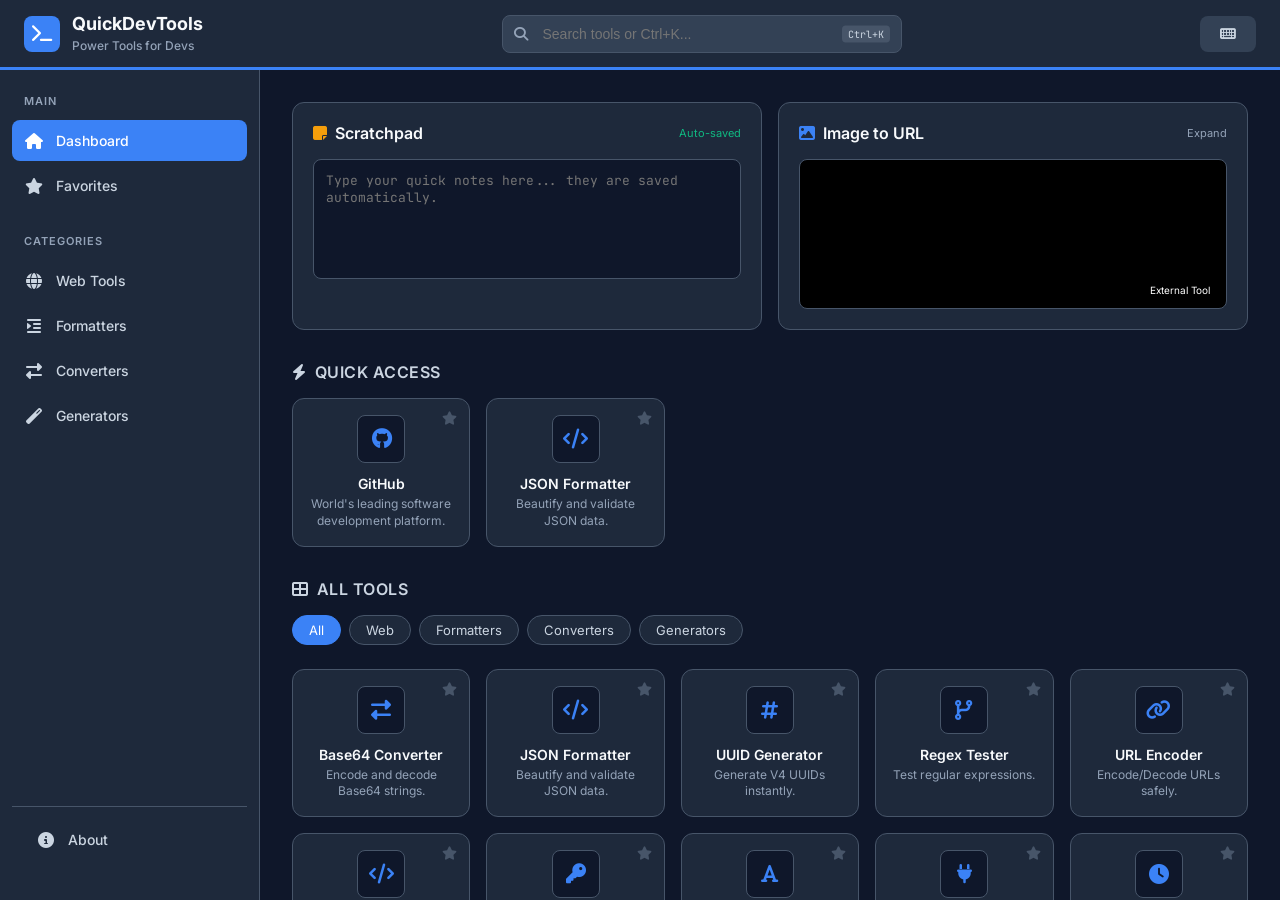
==== index.html @ fc66d694 "Initial project scaffold for DevTools Hub Add initial DevTools Hub scaffold: PWA manifest, main styl" ====
<!DOCTYPE html>
<html lang="en">

<head>
    <meta charset="UTF-8">
    <meta name="viewport" content="width=device-width, initial-scale=1.0, maximum-scale=1.0, user-scalable=no">
    <meta name="theme-color" content="#0f172a">
    <meta name="apple-mobile-web-app-capable" content="yes">
    <meta name="apple-mobile-web-app-status-bar-style" content="black-translucent">
    <meta name="apple-mobile-web-app-title" content="QuickDevTools">
    <title>QuickDevTools v2</title>

    <!-- PWA Manifest (Solid Icon Style) -->
    <link rel="manifest"
        href="[data-uri]">

    <!-- Font Awesome -->
    <link rel="stylesheet" href="https://cdnjs.cloudflare.com/ajax/libs/font-awesome/6.4.0/css/all.min.css">

    <!-- Google Fonts -->
    <link rel="preconnect" href="https://fonts.googleapis.com">
    <link rel="preconnect" href="https://fonts.gstatic.com" crossorigin>
    <link
        href="https://fonts.googleapis.com/css2?family=JetBrains+Mono:wght@400;500&family=Inter:wght@400;500;600;700&display=swap"
        rel="stylesheet">

    <!-- Main CSS -->
    <link rel="stylesheet" href="css/app.css">

    <!-- App Entry Point -->
    <script type="module" src="js/app.js"></script>
</head>

<body>

    <!-- PWA Install Banner -->
    <div class="pwa-banner" id="pwaBanner">
        <p>Install QuickDevTools for the best experience</p>
        <button class="pwa-btn" id="pwaInstallBtn">Install App</button>
        <button style="background:none; border:none; color:white; margin-left:10px; cursor:pointer;"
            id="pwaBannerClose"><i class="fas fa-times"></i></button>
    </div>

    <!-- Header -->
    <header class="app-header">
        <div class="brand">
            <div class="brand-icon"><i class="fas fa-terminal"></i></div>
            <div class="brand-text">
                <h1>QuickDevTools</h1>
                <span>Power Tools for Devs</span>
            </div>
        </div>

        <div class="header-search">
            <i class="fas fa-search search-icon"></i>
            <input type="text" class="search-input" id="globalSearch" placeholder="Search tools or Ctrl+K...">
            <span class="cmd-hint">Ctrl+K</span>
        </div>

        <div class="header-actions">
            <button class="btn btn-secondary" id="btn-cmd-palette" title="Command Palette">
                <i class="fas fa-keyboard"></i>
            </button>
        </div>
    </header>

    <!-- Sidebar (Desktop) -->
    <aside class="sidebar">
        <div class="side-nav-group">
            <div class="side-nav-label">Main</div>
            <a href="#" class="side-link active" data-target="tab-home">
                <i class="fas fa-home"></i>
                <span>Dashboard</span>
            </a>
            <a href="#" class="side-link" data-target="tab-favorites">
                <i class="fas fa-star"></i>
                <span>Favorites</span>
            </a>
        </div>

        <div class="side-nav-group">
            <div class="side-nav-label">Categories</div>
            <a href="#" class="side-link cat-filter" data-filter="web">
                <i class="fas fa-globe"></i>
                <span>Web Tools</span>
            </a>
            <a href="#" class="side-link cat-filter" data-filter="format">
                <i class="fas fa-indent"></i>
                <span>Formatters</span>
            </a>
            <a href="#" class="side-link cat-filter" data-filter="convert">
                <i class="fas fa-exchange-alt"></i>
                <span>Converters</span>
            </a>
            <a href="#" class="side-link cat-filter" data-filter="generator">
                <i class="fas fa-magic"></i>
                <span>Generators</span>
            </a>
        </div>

        <div style="margin-top: auto; padding: 12px; border-top: 1px solid var(--border-color);">
            <a href="#" class="side-link" id="side-about">
                <i class="fas fa-info-circle"></i>
                <span>About</span>
            </a>
        </div>
    </aside>

    <!-- Command Palette Overlay -->
    <div class="cmd-overlay" id="cmdOverlay">
        <div class="cmd-palette">
            <div class="cmd-header">
                <i class="fas fa-search" style="color: var(--text-muted)"></i>
                <input type="text" class="cmd-input" id="cmdInput" placeholder="What do you want to do?">
                <span class="cmd-item-key">ESC to close</span>
            </div>
            <div class="cmd-results" id="cmdResults">
                <!-- Results via JS -->
            </div>
        </div>
    </div>

    <!-- Main Content -->
    <main class="main-content">

        <!-- HOME TAB -->
        <div id="tab-home" class="tab-content">

            <!-- Dashboard Widgets -->
            <div class="dashboard-grid">
                <!-- Widget 1: Scratchpad -->
                <div class="widget">
                    <div class="widget-header">
                        <div class="widget-title"><i class="fas fa-sticky-note" style="color: var(--warning)"></i>
                            Scratchpad</div>
                        <span style="font-size: 11px; color: var(--success);">Auto-saved</span>
                    </div>
                    <textarea id="notes-area"
                        placeholder="Type your quick notes here... they are saved automatically."></textarea>
                </div>

                <!-- Widget 2: Quick Embed -->
                <div class="widget">
                    <div class="widget-header">
                        <div class="widget-title"><i class="fas fa-image" style="color: var(--accent-primary)"></i>
                            Image to URL</div>
                        <a href="#" target="_blank"
                            style="font-size: 11px; color: var(--text-muted); text-decoration: none;">Expand</a>
                    </div>
                    <div class="iframe-container">
                        <iframe src="https://image2url-image2url.hf.space"></iframe>
                        <div class="iframe-label">External Tool</div>
                    </div>
                </div>
            </div>

            <!-- Quick Access -->
            <div class="section-title">
                <i class="fas fa-bolt"></i> Quick Access
            </div>
            <div class="grid-container" id="quick-access-grid">
                <!-- Populated via JS -->
            </div>

            <!-- All Tools Preview -->
            <div class="section-title">
                <i class="fas fa-th-large"></i> All Tools
            </div>

            <div class="category-scroll" id="home-categories">
                <div class="cat-chip active" data-filter="all">All</div>
                <div class="cat-chip" data-filter="web">Web</div>
                <div class="cat-chip" data-filter="format">Formatters</div>
                <div class="cat-chip" data-filter="convert">Converters</div>
                <div class="cat-chip" data-filter="generator">Generators</div>
            </div>

            <div class="grid-container" id="tools-grid">
                <!-- Populated via JS -->
            </div>
        </div>

        <!-- FAVORITES TAB -->
        <div id="tab-favorites" class="tab-content hidden">
            <div class="section-title"><i class="fas fa-star"></i> Your Favorites</div>
            <div class="grid-container" id="favorites-grid">
                <!-- Populated via JS -->
            </div>
            <div id="no-favorites" class="empty-state hidden">
                No favorites added yet. <br>Click the star icon on any tool to add it here.
            </div>
        </div>

    </main>

    <!-- Bottom Navigation -->
    <nav class="bottom-nav">
        <button class="nav-item active" data-target="tab-home">
            <i class="fas fa-home"></i>
            <span>Home</span>
        </button>
        <button class="nav-item" data-target="tab-favorites">
            <i class="fas fa-star"></i>
            <span>Favorites</span>
        </button>
        <button class="nav-item" id="btn-about">
            <i class="fas fa-info-circle"></i>
            <span>About</span>
        </button>
    </nav>

    <!-- Modal Container -->
    <div class="modal-overlay" id="modalOverlay">
        <div class="modal">
            <div class="modal-header">
                <h3 class="modal-title" id="modalTitle">Tool Name</h3>
                <button class="modal-close" id="modalClose"><i class="fas fa-times"></i></button>
            </div>
            <div class="modal-body" id="modalBody">
                <!-- Dynamic Content -->
            </div>
            <div class="modal-footer" id="modalFooter">
                <!-- Dynamic Buttons -->
            </div>
        </div>
    </div>

    <!-- Toast Notification -->
    <div class="toast" id="toast">Action Successful</div>

</body>

</html>
---- css/app.css ----
/* --- CSS VARIABLES (No Gradients) --- */
        :root {
            /* Palette: Slate / Zinc inspired for High Contrast */
            --bg-body: #0f172a;
            /* Very Dark Blue/Slate */
            --bg-card: #1e293b;
            /* Lighter Slate */
            --bg-input: #334155;
            /* Input Background */
            --border-color: #475569;
            /* Visible Border */
            --border-hover: #64748b;
            /* Hover Border */

            /* Text Colors */
            --text-primary: #f8fafc;
            /* Almost White */
            --text-secondary: #cbd5e1;
            /* Light Gray */
            --text-muted: #94a3b8;
            /* Muted Gray */

            /* Accent Colors (Solid) */
            --accent-primary: #3b82f6;
            /* Solid Blue */
            --accent-hover: #2563eb;
            /* Darker Blue */
            --success: #10b981;
            /* Solid Green */
            --warning: #f59e0b;
            /* Solid Amber */
            --danger: #ef4444;
            /* Solid Red */

            /* Dimensions */
            --header-height: 70px;
            --sidebar-width: 260px;
            --bottom-nav-height: 65px;
            --radius-md: 8px;
            --radius-lg: 12px;

            /* Typography */
            --font-main: 'Inter', sans-serif;
            --font-code: 'JetBrains Mono', monospace;

            /* Z-indices */
            --z-header: 100;
            --z-sidebar: 90;
            --z-modal: 200;
            --z-toast: 300;
            --z-cmd: 250;
        }

        /* --- RESET & BASE --- */
        * {
            margin: 0;
            padding: 0;
            box-sizing: border-box;
            -webkit-tap-highlight-color: transparent;
        }

        body {
            font-family: var(--font-main);
            background-color: var(--bg-body);
            color: var(--text-primary);
            height: 100vh;
            overflow: hidden;
            display: grid;
            grid-template-areas:
                "header header"
                "sidebar main"
                "nav nav";
            grid-template-columns: 0 1fr;
            grid-template-rows: var(--header-height) 1fr var(--bottom-nav-height);
        }

        @media (min-width: 1024px) {
            body {
                grid-template-columns: var(--sidebar-width) 1fr;
                grid-template-rows: var(--header-height) 1fr 0;
            }
        }

        /* --- SCROLLBAR --- */
        ::-webkit-scrollbar {
            width: 8px;
            height: 8px;
        }

        ::-webkit-scrollbar-track {
            background: var(--bg-body);
        }

        ::-webkit-scrollbar-thumb {
            background: var(--border-color);
            border-radius: 4px;
        }

        ::-webkit-scrollbar-thumb:hover {
            background: var(--border-hover);
        }

        /* --- HEADER --- */
        .app-header {
            grid-area: header;
            background-color: var(--bg-card);
            border-bottom: 3px solid var(--accent-primary);
            display: flex;
            align-items: center;
            justify-content: space-between;
            padding: 0 24px;
            z-index: var(--z-header);
            position: relative;
        }

        .brand {
            display: flex;
            align-items: center;
            gap: 12px;
        }

        .brand-icon {
            width: 36px;
            height: 36px;
            background-color: var(--accent-primary);
            color: white;
            border-radius: var(--radius-md);
            display: flex;
            align-items: center;
            justify-content: center;
            font-size: 18px;
            font-weight: bold;
        }

        .brand-text h1 {
            font-size: 18px;
            font-weight: 700;
            line-height: 1.2;
        }

        .brand-text span {
            font-size: 12px;
            color: var(--text-muted);
            font-weight: 500;
        }

        .header-search {
            flex: 1;
            max-width: 400px;
            margin: 0 20px;
            position: relative;
            display: none;
            /* Hidden on very small screens by default */
        }

        @media (min-width: 600px) {
            .header-search {
                display: block;
            }
        }

        .search-input {
            width: 100%;
            background-color: var(--bg-input);
            border: 1px solid var(--border-color);
            color: var(--text-primary);
            padding: 10px 16px 10px 40px;
            border-radius: var(--radius-md);
            font-size: 14px;
            transition: border-color 0.2s;
        }

        .search-input:focus {
            outline: none;
            border-color: var(--accent-primary);
        }

        .search-icon {
            position: absolute;
            left: 12px;
            top: 50%;
            transform: translateY(-50%);
            color: var(--text-muted);
            font-size: 14px;
        }

        .cmd-hint {
            position: absolute;
            right: 12px;
            top: 50%;
            transform: translateY(-50%);
            background: var(--border-color);
            color: var(--text-secondary);
            font-size: 10px;
            padding: 2px 6px;
            border-radius: 4px;
            font-family: var(--font-code);
            pointer-events: none;
        }

        /* --- SIDEBAR --- */
        .sidebar {
            grid-area: sidebar;
            background-color: var(--bg-card);
            border-right: 1px solid var(--border-color);
            overflow-y: auto;
            display: none;
            flex-direction: column;
            padding: 24px 12px;
            z-index: var(--z-sidebar);
        }

        @media (min-width: 1024px) {
            .sidebar {
                display: flex;
            }
        }

        .side-nav-group {
            margin-bottom: 24px;
        }

        .side-nav-label {
            font-size: 11px;
            text-transform: uppercase;
            letter-spacing: 1px;
            color: var(--text-muted);
            padding: 0 12px 12px;
            font-weight: 600;
        }

        .side-link {
            display: flex;
            align-items: center;
            gap: 12px;
            padding: 12px;
            color: var(--text-secondary);
            text-decoration: none;
            border-radius: var(--radius-md);
            transition: all 0.2s;
            font-size: 14px;
            font-weight: 500;
            margin-bottom: 4px;
        }

        .side-link:hover {
            background-color: var(--bg-input);
            color: var(--text-primary);
        }

        .side-link.active {
            background-color: var(--accent-primary);
            color: white;
        }

        .side-link i {
            width: 20px;
            text-align: center;
            font-size: 16px;
        }

        /* --- MAIN CONTENT AREA --- */
        .main-content {
            grid-area: main;
            overflow-y: auto;
            overflow-x: hidden;
            padding: 32px;
            scroll-behavior: smooth;
        }

        @media (max-width: 1023px) {
            .main-content {
                padding-bottom: calc(var(--bottom-nav-height) + 20px);
            }
        }

        /* --- COMMAND PALETTE --- */
        .cmd-overlay {
            position: fixed;
            top: 0;
            left: 0;
            right: 0;
            bottom: 0;
            background: rgba(0, 0, 0, 0.8);
            backdrop-filter: blur(8px);
            z-index: var(--z-cmd);
            display: none;
            align-items: flex-start;
            justify-content: center;
            padding-top: 100px;
        }

        .cmd-overlay.open {
            display: flex;
        }

        .cmd-palette {
            width: 100%;
            max-width: 600px;
            background: var(--bg-card);
            border-radius: var(--radius-lg);
            border: 1px solid var(--border-color);
            box-shadow: 0 25px 50px -12px rgba(0, 0, 0, 0.5);
            overflow: hidden;
            animation: cmdSlideIn 0.2s ease-out;
        }

        @keyframes cmdSlideIn {
            from {
                transform: translateY(-20px);
                opacity: 0;
            }

            to {
                transform: translateY(0);
                opacity: 1;
            }
        }

        .cmd-header {
            padding: 16px;
            border-bottom: 1px solid var(--border-color);
            display: flex;
            align-items: center;
            gap: 12px;
        }

        .cmd-input {
            flex: 1;
            background: none;
            border: none;
            color: var(--text-primary);
            font-size: 18px;
            outline: none;
        }

        .cmd-results {
            max-height: 400px;
            overflow-y: auto;
            padding: 8px;
        }

        .cmd-item {
            display: flex;
            align-items: center;
            justify-content: space-between;
            padding: 12px 16px;
            border-radius: var(--radius-md);
            cursor: pointer;
            transition: background 0.2s;
        }

        .cmd-item:hover,
        .cmd-item.selected {
            background: var(--accent-primary);
            color: white;
        }

        .cmd-item-info {
            display: flex;
            align-items: center;
            gap: 12px;
        }

        .cmd-item-name {
            font-weight: 500;
        }

        .cmd-item-category {
            font-size: 11px;
            opacity: 0.7;
            text-transform: uppercase;
        }

        .cmd-item-key {
            font-size: 12px;
            opacity: 0.5;
            font-family: var(--font-code);
        }

        /* --- SECTIONS & GRIDS --- */
        .section-title {
            font-size: 16px;
            font-weight: 600;
            color: var(--text-secondary);
            margin-bottom: 16px;
            display: flex;
            align-items: center;
            gap: 8px;
            text-transform: uppercase;
            letter-spacing: 0.5px;
        }

        .grid-container {
            display: grid;
            grid-template-columns: repeat(auto-fill, minmax(160px, 1fr));
            gap: 16px;
            margin-bottom: 32px;
        }

        /* --- CARDS --- */
        .card {
            background-color: var(--bg-card);
            border: 1px solid var(--border-color);
            border-radius: var(--radius-lg);
            padding: 16px;
            cursor: pointer;
            transition: all 0.3s cubic-bezier(0.4, 0, 0.2, 1);
            position: relative;
            display: flex;
            flex-direction: column;
            align-items: center;
            text-align: center;
            height: 100%;
            animation: cardFadeIn 0.5s ease backwards;
        }

        .card:hover {
            transform: translateY(-8px);
            border-color: var(--accent-primary);
            box-shadow: 0 10px 20px -5px rgba(59, 130, 246, 0.3);
        }

        .card:active {
            transform: translateY(-4px);
        }

        @keyframes cardFadeIn {
            from {
                opacity: 0;
                transform: translateY(20px);
            }

            to {
                opacity: 1;
                transform: translateY(0);
            }
        }

        /* Staggered animation for grid items */
        .card:nth-child(1) {
            animation-delay: 0.05s;
        }

        .card:nth-child(2) {
            animation-delay: 0.1s;
        }

        .card:nth-child(3) {
            animation-delay: 0.15s;
        }

        .card:nth-child(4) {
            animation-delay: 0.2s;
        }

        .card:nth-child(5) {
            animation-delay: 0.25s;
        }

        .card:nth-child(6) {
            animation-delay: 0.3s;
        }

        .card:nth-child(7) {
            animation-delay: 0.35s;
        }

        .card:nth-child(8) {
            animation-delay: 0.4s;
        }

        .card:nth-child(n+9) {
            animation-delay: 0.45s;
        }

        .card-icon {
            width: 48px;
            height: 48px;
            background-color: var(--bg-body);
            border: 1px solid var(--border-color);
            border-radius: var(--radius-md);
            display: flex;
            align-items: center;
            justify-content: center;
            margin-bottom: 12px;
            color: var(--accent-primary);
            font-size: 20px;
        }

        .card-title {
            font-size: 14px;
            font-weight: 600;
            color: var(--text-primary);
            margin-bottom: 4px;
        }

        .card-desc {
            font-size: 12px;
            color: var(--text-muted);
            line-height: 1.4;
        }

        .card-fav-btn {
            position: absolute;
            top: 8px;
            right: 8px;
            background: none;
            border: none;
            color: var(--border-color);
            cursor: pointer;
            padding: 4px;
            transition: color 0.2s;
        }

        .card-fav-btn.active {
            color: var(--warning);
        }

        .card-fav-btn:hover {
            color: var(--text-primary);
        }

        /* --- DASHBOARD WIDGETS --- */
        .dashboard-grid {
            display: grid;
            grid-template-columns: 1fr;
            gap: 16px;
            margin-bottom: 32px;
        }

        @media (min-width: 768px) {
            .dashboard-grid {
                grid-template-columns: repeat(2, 1fr);
            }
        }

        .widget {
            background-color: var(--bg-card);
            border: 1px solid var(--border-color);
            border-radius: var(--radius-lg);
            padding: 20px;
        }

        .widget-header {
            display: flex;
            justify-content: space-between;
            align-items: center;
            margin-bottom: 16px;
        }

        .widget-title {
            font-size: 16px;
            font-weight: 600;
            display: flex;
            align-items: center;
            gap: 8px;
        }

        /* Specific Widget: Notes */
        #notes-area {
            width: 100%;
            height: 120px;
            background-color: var(--bg-body);
            border: 1px solid var(--border-color);
            border-radius: var(--radius-md);
            padding: 12px;
            color: var(--text-secondary);
            font-family: var(--font-code);
            font-size: 13px;
            resize: none;
        }

        #notes-area:focus {
            outline: none;
            border-color: var(--accent-primary);
        }

        /* Specific Widget: Iframe Embed */
        .iframe-container {
            width: 100%;
            height: 150px;
            background-color: #000;
            border-radius: var(--radius-md);
            overflow: hidden;
            border: 1px solid var(--border-color);
            position: relative;
        }

        .iframe-container iframe {
            width: 100%;
            height: 100%;
            border: none;
        }

        .iframe-label {
            position: absolute;
            bottom: 8px;
            right: 8px;
            background: rgba(0, 0, 0, 0.7);
            color: white;
            padding: 4px 8px;
            font-size: 10px;
            border-radius: 4px;
            pointer-events: none;
        }

        /* --- BOTTOM NAV --- */
        .bottom-nav {
            grid-area: nav;
            background-color: var(--bg-card);
            border-top: 1px solid var(--border-color);
            display: flex;
            justify-content: space-around;
            align-items: center;
            z-index: 100;
            padding-bottom: env(safe-area-inset-bottom);
        }

        @media (min-width: 1024px) {
            .bottom-nav {
                display: none;
            }
        }

        .nav-item {
            display: flex;
            flex-direction: column;
            align-items: center;
            justify-content: center;
            gap: 4px;
            width: 100%;
            height: 100%;
            color: var(--text-muted);
            text-decoration: none;
            transition: color 0.2s, background-color 0.2s;
            cursor: pointer;
            border: none;
            background: none;
        }

        .nav-item i {
            font-size: 20px;
            margin-bottom: 2px;
        }

        .nav-item span {
            font-size: 10px;
            font-weight: 500;
        }

        .nav-item.active {
            color: var(--accent-primary);
        }

        .nav-item.active::before {
            content: '';
            position: absolute;
            top: 0;
            left: 50%;
            transform: translateX(-50%);
            width: 40px;
            height: 3px;
            background-color: var(--accent-primary);
            border-bottom-left-radius: 3px;
            border-bottom-right-radius: 3px;
        }

        /* --- MODAL --- */
        .modal-overlay {
            position: fixed;
            top: 0;
            left: 0;
            right: 0;
            bottom: 0;
            background-color: rgba(0, 0, 0, 0.75);
            backdrop-filter: blur(4px);
            z-index: 200;
            display: flex;
            align-items: flex-end;
            /* Mobile bottom sheet style */
            justify-content: center;
            opacity: 0;
            visibility: hidden;
            transition: all 0.3s ease;
        }

        @media (min-width: 768px) {
            .modal-overlay {
                align-items: center;
            }
        }

        .modal-overlay.open {
            opacity: 1;
            visibility: visible;
        }

        .modal {
            background-color: var(--bg-card);
            width: 100%;
            max-height: 90vh;
            border-top: 1px solid var(--border-color);
            display: flex;
            flex-direction: column;
            transform: translateY(100%);
            transition: transform 0.3s cubic-bezier(0.16, 1, 0.3, 1);
            border-top-left-radius: 16px;
            border-top-right-radius: 16px;
        }

        @media (min-width: 768px) {
            .modal {
                width: 600px;
                max-height: 85vh;
                border-radius: var(--radius-lg);
                border: 1px solid var(--border-color);
                transform: scale(0.95);
                opacity: 0;
            }

            .modal-overlay.open .modal {
                transform: scale(1);
                opacity: 1;
            }
        }

        .modal-overlay.open .modal {
            transform: translateY(0);
        }

        .modal-header {
            padding: 16px 20px;
            border-bottom: 1px solid var(--border-color);
            display: flex;
            justify-content: space-between;
            align-items: center;
            background-color: var(--bg-card);
        }

        .modal-title {
            font-size: 18px;
            font-weight: 700;
            color: var(--text-primary);
        }

        .modal-close {
            background: none;
            border: none;
            color: var(--text-muted);
            cursor: pointer;
            font-size: 20px;
            padding: 4px;
        }

        .modal-close:hover {
            color: var(--text-primary);
        }

        .modal-body {
            padding: 20px;
            overflow-y: auto;
            flex: 1;
            background-color: var(--bg-body);
        }

        .modal-footer {
            padding: 16px 20px;
            border-top: 1px solid var(--border-color);
            display: flex;
            justify-content: flex-end;
            gap: 12px;
            background-color: var(--bg-card);
        }

        /* --- FORMS & BUTTONS IN MODAL --- */
        .form-group {
            margin-bottom: 16px;
        }

        .form-label {
            display: block;
            margin-bottom: 8px;
            font-size: 14px;
            font-weight: 500;
            color: var(--text-secondary);
        }

        .form-control {
            width: 100%;
            background-color: var(--bg-input);
            border: 1px solid var(--border-color);
            border-radius: var(--radius-md);
            padding: 12px;
            color: var(--text-primary);
            font-family: var(--font-main);
            font-size: 14px;
            transition: border-color 0.2s;
        }

        .form-control:focus {
            outline: none;
            border-color: var(--accent-primary);
        }

        textarea.form-control {
            min-height: 100px;
            resize: vertical;
            font-family: var(--font-code);
        }

        .btn {
            padding: 10px 20px;
            border-radius: var(--radius-md);
            border: none;
            font-size: 14px;
            font-weight: 600;
            cursor: pointer;
            transition: background-color 0.2s;
        }

        .btn-primary {
            background-color: var(--accent-primary);
            color: white;
        }

        .btn-primary:hover {
            background-color: var(--accent-hover);
        }

        .btn-secondary {
            background-color: var(--bg-input);
            color: var(--text-secondary);
        }

        .btn-secondary:hover {
            background-color: var(--border-color);
            color: var(--text-primary);
        }

        /* --- CATEGORY TABS --- */
        .category-scroll {
            display: flex;
            gap: 8px;
            overflow-x: auto;
            padding-bottom: 4px;
            margin-bottom: 20px;
            -ms-overflow-style: none;
            scrollbar-width: none;
        }

        .category-scroll::-webkit-scrollbar {
            display: none;
        }

        .cat-chip {
            background-color: var(--bg-card);
            border: 1px solid var(--border-color);
            padding: 6px 16px;
            border-radius: 20px;
            font-size: 13px;
            color: var(--text-secondary);
            white-space: nowrap;
            cursor: pointer;
            transition: all 0.2s;
        }

        .cat-chip.active {
            background-color: var(--accent-primary);
            color: white;
            border-color: var(--accent-primary);
        }

        .cat-chip:hover:not(.active) {
            border-color: var(--text-muted);
            color: var(--text-primary);
        }

        /* --- UTILS --- */
        .hidden {
            display: none !important;
        }

        .text-center {
            text-align: center;
        }

        .empty-state {
            padding: 40px 0;
            color: var(--text-muted);
            font-size: 14px;
            text-align: center;
        }

        .result-box {
            background-color: var(--bg-input);
            padding: 12px;
            border-radius: var(--radius-md);
            font-family: var(--font-code);
            font-size: 13px;
            color: var(--text-primary);
            word-break: break-all;
            min-height: 48px;
            margin-top: 8px;
            border: 1px solid var(--border-color);
            position: relative;
        }

        /* Toast Notification */
        .toast {
            position: fixed;
            bottom: 80px;
            left: 50%;
            transform: translateX(-50%) translateY(20px);
            background-color: var(--bg-card);
            border: 1px solid var(--accent-primary);
            color: var(--text-primary);
            padding: 12px 24px;
            border-radius: var(--radius-md);
            font-size: 14px;
            opacity: 0;
            visibility: hidden;
            transition: all 0.3s;
            z-index: 300;
            box-shadow: 0 10px 15px -3px rgba(0, 0, 0, 0.3);
        }

        .toast.show {
            opacity: 1;
            visibility: visible;
            transform: translateX(-50%) translateY(0);
        }

        /* PWA Install Prompt */
        .pwa-banner {
            position: fixed;
            top: 0;
            left: 0;
            right: 0;
            background-color: var(--accent-primary);
            color: white;
            padding: 12px 20px;
            display: flex;
            justify-content: space-between;
            align-items: center;
            z-index: 500;
            transform: translateY(-100%);
            transition: transform 0.3s;
        }

        .pwa-banner.visible {
            transform: translateY(0);
        }

        .pwa-banner p {
            font-size: 14px;
            font-weight: 500;
        }

        .pwa-btn {
            background: white;
            color: var(--accent-primary);
            border: none;
            padding: 6px 12px;
            border-radius: var(--radius-md);
            font-weight: 600;
            font-size: 12px;
            cursor: pointer;
        }
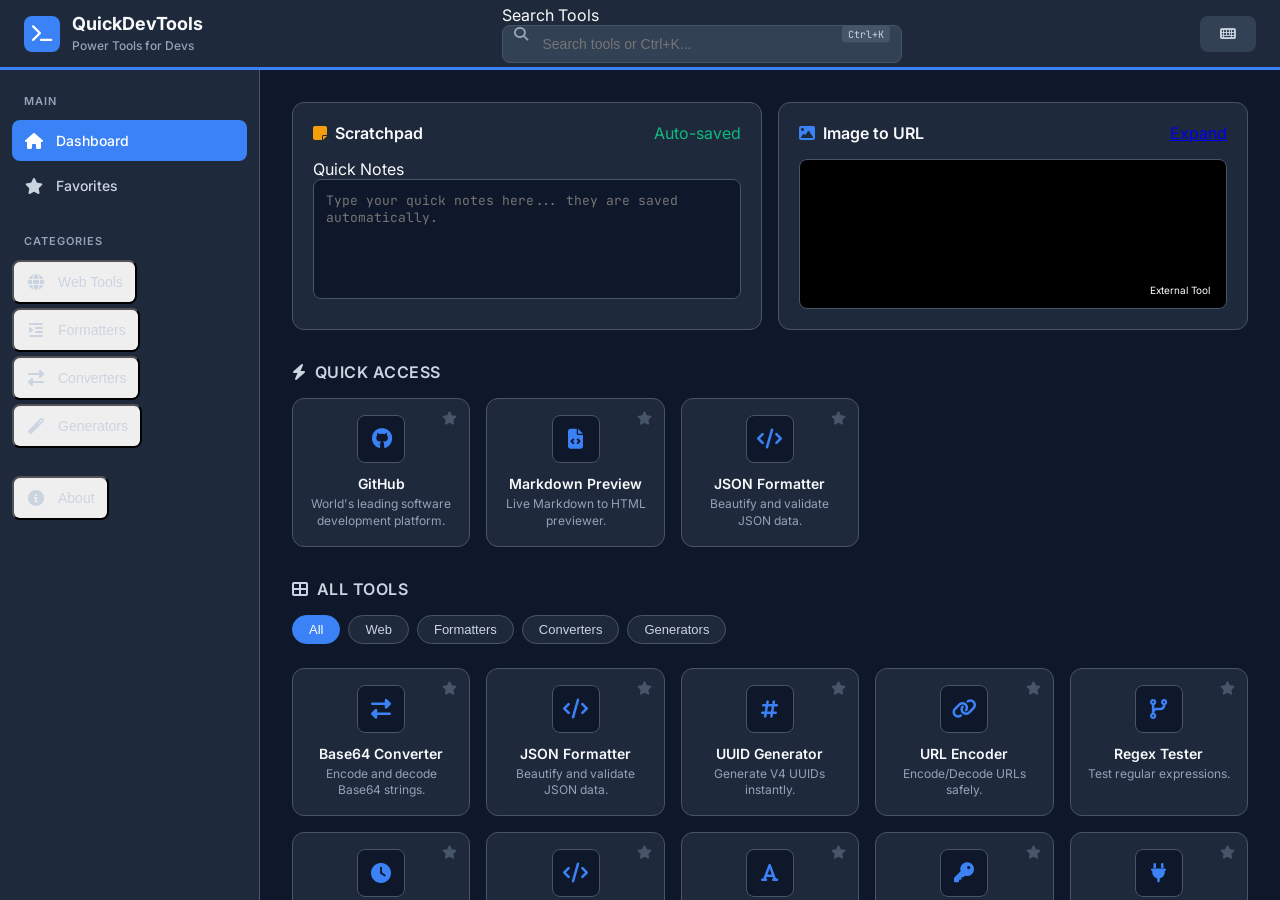
==== commit 24414d58: "UPD imp-test" ====
--- a/index.html
+++ b/index.html
@@ -3,218 +3,287 @@
 
 <head>
     <meta charset="UTF-8">
-    <meta name="viewport" content="width=device-width, initial-scale=1.0, maximum-scale=1.0, user-scalable=no">
+    <meta name="viewport" content="width=device-width, initial-scale=1.0">
+    <!-- Removed maximum-scale=1.0, user-scalable=no for better accessibility -->
+    
+    <!-- Primary Meta Tags -->
+    <title>QuickDevTools v2 - Free Online Developer Tools Suite</title>
+    <meta name="title" content="QuickDevTools v2 - Free Online Developer Tools Suite">
+    <meta name="description" content="A comprehensive suite of free online developer tools. Includes JSON formatters, Base64 encoders, converters, and web utilities. Fast, offline-ready PWA.">
+    <meta name="keywords" content="developer tools, web tools, json formatter, base64 encoder, PWA, online converters, devtools">
+    <meta name="author" content="QuickDevTools">
+    <meta name="robots" content="index, follow">
+    <link rel="canonical" href="https://qdt.pages.dev/">
+
+    <!-- Theme & PWA Configuration -->
     <meta name="theme-color" content="#0f172a">
     <meta name="apple-mobile-web-app-capable" content="yes">
     <meta name="apple-mobile-web-app-status-bar-style" content="black-translucent">
     <meta name="apple-mobile-web-app-title" content="QuickDevTools">
-    <title>QuickDevTools v2</title>
-
-    <!-- PWA Manifest (Solid Icon Style) -->
-    <link rel="manifest"
-        href="[data-uri]">
-
-    <!-- Font Awesome -->
-    <link rel="stylesheet" href="https://cdnjs.cloudflare.com/ajax/libs/font-awesome/6.4.0/css/all.min.css">
-
-    <!-- Google Fonts -->
+    
+    <!-- Open Graph / Facebook -->
+    <meta property="og:type" content="website">
+    <meta property="og:url" content="https://qdt.pages.dev/">
+    <meta property="og:title" content="QuickDevTools v2 - Developer Power Tools">
+    <meta property="og:description" content="A comprehensive suite of free online developer tools. Formatters, Converters, Generators, and more.">
+    <meta property="og:image" content="https://qdt.pages.dev/images/og-image.png">
+
+    <!-- Twitter -->
+    <meta property="twitter:card" content="summary_large_image">
+    <meta property="twitter:url" content="https://qdt.pages.dev/">
+    <meta property="twitter:title" content="QuickDevTools v2 - Developer Power Tools">
+    <meta property="twitter:description" content="A comprehensive suite of free online developer tools.">
+
+    <!-- Schema.org Structured Data for GSC -->
+    <!-- Helps Google display Rich Snippets (Software Application) -->
+    <script type="application/ld+json">
+    {
+        "@context": "https://schema.org",
+        "@type": "WebApplication",
+        "name": "QuickDevTools",
+        "url": "https://qdt.pages.dev",
+        "description": "A comprehensive suite of free online developer tools including formatters, converters, and generators.",
+        "applicationCategory": "DeveloperApplication",
+        "operatingSystem": "Any (Web Browser)",
+        "offers": {
+            "@type": "Offer",
+            "price": "0",
+            "priceCurrency": "USD"
+        },
+        "aggregateRating": {
+            "@type": "AggregateRating",
+            "ratingValue": "4.8",
+            "ratingCount": "1250"
+        }
+    }
+    </script>
+
+    <!-- PWA Manifest -->
+    <link rel="manifest" href="[data-uri]">
+
+    <!-- External Resources -->
+    <link rel="preconnect" href="https://cdnjs.cloudflare.com" crossorigin>
     <link rel="preconnect" href="https://fonts.googleapis.com">
     <link rel="preconnect" href="https://fonts.gstatic.com" crossorigin>
-    <link
-        href="https://fonts.googleapis.com/css2?family=JetBrains+Mono:wght@400;500&family=Inter:wght@400;500;600;700&display=swap"
-        rel="stylesheet">
+    
+    <link rel="stylesheet" href="https://cdnjs.cloudflare.com/ajax/libs/font-awesome/6.4.0/css/all.min.css" integrity="sha512-iecdLmaskl7CVkqkXNQ/ZH/XLlvWZOJyj7Yy7tcenmpD1ypASozpmT/E0iPtmFIB46ZmdtAc9eNBvH0H/ZpiBw==" crossorigin="anonymous" referrerpolicy="no-referrer" />
+    
+    <link href="https://fonts.googleapis.com/css2?family=JetBrains+Mono:wght@400;500&family=Inter:wght@400;500;600;700&display=swap" rel="stylesheet">
 
     <!-- Main CSS -->
     <link rel="stylesheet" href="css/app.css">
 
     <!-- App Entry Point -->
-    <script type="module" src="js/app.js"></script>
+    <script type="module" src="js/app.js" defer></script>
 </head>
 
-<body>
+<body itemscope itemtype="https://schema.org/WebPage">
 
     <!-- PWA Install Banner -->
-    <div class="pwa-banner" id="pwaBanner">
+    <div class="pwa-banner" id="pwaBanner" role="alert" aria-live="polite">
         <p>Install QuickDevTools for the best experience</p>
-        <button class="pwa-btn" id="pwaInstallBtn">Install App</button>
-        <button style="background:none; border:none; color:white; margin-left:10px; cursor:pointer;"
-            id="pwaBannerClose"><i class="fas fa-times"></i></button>
+        <button class="pwa-btn" id="pwaInstallBtn" aria-label="Install Application">Install App</button>
+        <button class="pwa-close-btn" id="pwaBannerClose" aria-label="Close installation banner">
+            <i class="fas fa-times" aria-hidden="true"></i>
+        </button>
     </div>
 
     <!-- Header -->
-    <header class="app-header">
+    <header class="app-header" role="banner">
         <div class="brand">
-            <div class="brand-icon"><i class="fas fa-terminal"></i></div>
+            <div class="brand-icon" aria-hidden="true"><i class="fas fa-terminal"></i></div>
             <div class="brand-text">
-                <h1>QuickDevTools</h1>
-                <span>Power Tools for Devs</span>
+                <h1 itemprop="name">QuickDevTools</h1>
+                <span itemprop="description">Power Tools for Devs</span>
             </div>
         </div>
 
         <div class="header-search">
-            <i class="fas fa-search search-icon"></i>
-            <input type="text" class="search-input" id="globalSearch" placeholder="Search tools or Ctrl+K...">
-            <span class="cmd-hint">Ctrl+K</span>
+            <label for="globalSearch" class="visually-hidden">Search Tools</label>
+            <i class="fas fa-search search-icon" aria-hidden="true"></i>
+            <input type="search" class="search-input" id="globalSearch" placeholder="Search tools or Ctrl+K..." autocomplete="off">
+            <span class="cmd-hint" aria-hidden="true">Ctrl+K</span>
         </div>
 
         <div class="header-actions">
-            <button class="btn btn-secondary" id="btn-cmd-palette" title="Command Palette">
-                <i class="fas fa-keyboard"></i>
+            <button class="btn btn-secondary" id="btn-cmd-palette" title="Open Command Palette" aria-label="Open Command Palette">
+                <i class="fas fa-keyboard" aria-hidden="true"></i>
             </button>
         </div>
     </header>
 
     <!-- Sidebar (Desktop) -->
-    <aside class="sidebar">
+    <aside class="sidebar" role="navigation" aria-label="Main Navigation">
         <div class="side-nav-group">
-            <div class="side-nav-label">Main</div>
-            <a href="#" class="side-link active" data-target="tab-home">
-                <i class="fas fa-home"></i>
-                <span>Dashboard</span>
-            </a>
-            <a href="#" class="side-link" data-target="tab-favorites">
-                <i class="fas fa-star"></i>
-                <span>Favorites</span>
-            </a>
+            <div class="side-nav-label" id="nav-main-label">Main</div>
+            <nav role="tablist" aria-labelledby="nav-main-label">
+                <a href="#home" class="side-link active" role="tab" data-target="tab-home" aria-selected="true" aria-controls="tab-home">
+                    <i class="fas fa-home" aria-hidden="true"></i>
+                    <span>Dashboard</span>
+                </a>
+                <a href="#favorites" class="side-link" role="tab" data-target="tab-favorites" aria-selected="false" aria-controls="tab-favorites">
+                    <i class="fas fa-star" aria-hidden="true"></i>
+                    <span>Favorites</span>
+                </a>
+            </nav>
         </div>
 
         <div class="side-nav-group">
-            <div class="side-nav-label">Categories</div>
-            <a href="#" class="side-link cat-filter" data-filter="web">
-                <i class="fas fa-globe"></i>
-                <span>Web Tools</span>
-            </a>
-            <a href="#" class="side-link cat-filter" data-filter="format">
-                <i class="fas fa-indent"></i>
-                <span>Formatters</span>
-            </a>
-            <a href="#" class="side-link cat-filter" data-filter="convert">
-                <i class="fas fa-exchange-alt"></i>
-                <span>Converters</span>
-            </a>
-            <a href="#" class="side-link cat-filter" data-filter="generator">
-                <i class="fas fa-magic"></i>
-                <span>Generators</span>
-            </a>
-        </div>
-
-        <div style="margin-top: auto; padding: 12px; border-top: 1px solid var(--border-color);">
-            <a href="#" class="side-link" id="side-about">
-                <i class="fas fa-info-circle"></i>
+            <div class="side-nav-label" id="nav-cat-label">Categories</div>
+            <nav aria-labelledby="nav-cat-label">
+                <button class="side-link cat-filter" data-filter="web">
+                    <i class="fas fa-globe" aria-hidden="true"></i>
+                    <span>Web Tools</span>
+                </button>
+                <button class="side-link cat-filter" data-filter="format">
+                    <i class="fas fa-indent" aria-hidden="true"></i>
+                    <span>Formatters</span>
+                </button>
+                <button class="side-link cat-filter" data-filter="convert">
+                    <i class="fas fa-exchange-alt" aria-hidden="true"></i>
+                    <span>Converters</span>
+                </button>
+                <button class="side-link cat-filter" data-filter="generator">
+                    <i class="fas fa-magic" aria-hidden="true"></i>
+                    <span>Generators</span>
+                </button>
+            </nav>
+        </div>
+
+        <div class="sidebar-footer">
+            <button class="side-link" id="side-about">
+                <i class="fas fa-info-circle" aria-hidden="true"></i>
                 <span>About</span>
-            </a>
+            </button>
         </div>
     </aside>
 
     <!-- Command Palette Overlay -->
-    <div class="cmd-overlay" id="cmdOverlay">
+    <div class="cmd-overlay" id="cmdOverlay" role="dialog" aria-modal="true" aria-label="Search and Command Palette" hidden>
         <div class="cmd-palette">
             <div class="cmd-header">
-                <i class="fas fa-search" style="color: var(--text-muted)"></i>
-                <input type="text" class="cmd-input" id="cmdInput" placeholder="What do you want to do?">
+                <i class="fas fa-search" style="color: var(--text-muted)" aria-hidden="true"></i>
+                <label for="cmdInput" class="visually-hidden">Search Command</label>
+                <input type="text" class="cmd-input" id="cmdInput" placeholder="What do you want to do?" aria-autocomplete="list">
                 <span class="cmd-item-key">ESC to close</span>
             </div>
-            <div class="cmd-results" id="cmdResults">
+            <div class="cmd-results" id="cmdResults" role="listbox">
                 <!-- Results via JS -->
             </div>
         </div>
     </div>
 
     <!-- Main Content -->
-    <main class="main-content">
+    <main class="main-content" role="main">
 
         <!-- HOME TAB -->
-        <div id="tab-home" class="tab-content">
-
+        <section id="tab-home" class="tab-content" role="tabpanel" aria-labelledby="link-home">
+            
             <!-- Dashboard Widgets -->
             <div class="dashboard-grid">
+                
                 <!-- Widget 1: Scratchpad -->
-                <div class="widget">
+                <article class="widget">
                     <div class="widget-header">
-                        <div class="widget-title"><i class="fas fa-sticky-note" style="color: var(--warning)"></i>
-                            Scratchpad</div>
-                        <span style="font-size: 11px; color: var(--success);">Auto-saved</span>
+                        <div class="widget-title">
+                            <i class="fas fa-sticky-note" style="color: var(--warning)" aria-hidden="true"></i>
+                            Scratchpad
+                        </div>
+                        <span class="widget-status" style="color: var(--success);">Auto-saved</span>
                     </div>
-                    <textarea id="notes-area"
-                        placeholder="Type your quick notes here... they are saved automatically."></textarea>
-                </div>
+                    <label for="notes-area" class="visually-hidden">Quick Notes</label>
+                    <textarea id="notes-area" placeholder="Type your quick notes here... they are saved automatically."></textarea>
+                </article>
 
                 <!-- Widget 2: Quick Embed -->
-                <div class="widget">
+                <article class="widget">
                     <div class="widget-header">
-                        <div class="widget-title"><i class="fas fa-image" style="color: var(--accent-primary)"></i>
-                            Image to URL</div>
-                        <a href="#" target="_blank"
-                            style="font-size: 11px; color: var(--text-muted); text-decoration: none;">Expand</a>
+                        <div class="widget-title">
+                            <i class="fas fa-image" style="color: var(--accent-primary)" aria-hidden="true"></i>
+                            Image to URL
+                        </div>
+                        <a href="https://image2url-image2url.hf.space" target="_blank" rel="noopener noreferrer" class="widget-expand-link" aria-label="Open Image to URL tool in new tab">
+                            Expand
+                        </a>
                     </div>
                     <div class="iframe-container">
-                        <iframe src="https://image2url-image2url.hf.space"></iframe>
+                        <!-- Added title and loading="lazy" for SEO/Performance -->
+                        <iframe 
+                            src="https://image2url-image2url.hf.space" 
+                            title="Image to URL Converter Tool" 
+                            loading="lazy"
+                            sandbox="allow-scripts allow-same-origin">
+                        </iframe>
                         <div class="iframe-label">External Tool</div>
                     </div>
-                </div>
+                </article>
             </div>
 
             <!-- Quick Access -->
-            <div class="section-title">
-                <i class="fas fa-bolt"></i> Quick Access
-            </div>
-            <div class="grid-container" id="quick-access-grid">
+            <section aria-labelledby="quick-access-heading">
+                <div class="section-title" id="quick-access-heading">
+                    <i class="fas fa-bolt" aria-hidden="true"></i> Quick Access
+                </div>
+                <div class="grid-container" id="quick-access-grid" role="list">
+                    <!-- Populated via JS -->
+                </div>
+            </section>
+
+            <!-- All Tools Preview -->
+            <section aria-labelledby="all-tools-heading">
+                <div class="section-title" id="all-tools-heading">
+                    <i class="fas fa-th-large" aria-hidden="true"></i> All Tools
+                </div>
+
+                <div class="category-scroll" id="home-categories" role="tablist" aria-label="Filter Tools by Category">
+                    <button class="cat-chip active" data-filter="all" role="tab" aria-selected="true">All</button>
+                    <button class="cat-chip" data-filter="web" role="tab" aria-selected="false">Web</button>
+                    <button class="cat-chip" data-filter="format" role="tab" aria-selected="false">Formatters</button>
+                    <button class="cat-chip" data-filter="convert" role="tab" aria-selected="false">Converters</button>
+                    <button class="cat-chip" data-filter="generator" role="tab" aria-selected="false">Generators</button>
+                </div>
+
+                <div class="grid-container" id="tools-grid" role="list">
+                    <!-- Populated via JS -->
+                </div>
+            </section>
+        </section>
+
+        <!-- FAVORITES TAB -->
+        <section id="tab-favorites" class="tab-content hidden" role="tabpanel" aria-labelledby="link-favorites">
+            <div class="section-title"><i class="fas fa-star" aria-hidden="true"></i> Your Favorites</div>
+            <div class="grid-container" id="favorites-grid" role="list">
                 <!-- Populated via JS -->
             </div>
-
-            <!-- All Tools Preview -->
-            <div class="section-title">
-                <i class="fas fa-th-large"></i> All Tools
-            </div>
-
-            <div class="category-scroll" id="home-categories">
-                <div class="cat-chip active" data-filter="all">All</div>
-                <div class="cat-chip" data-filter="web">Web</div>
-                <div class="cat-chip" data-filter="format">Formatters</div>
-                <div class="cat-chip" data-filter="convert">Converters</div>
-                <div class="cat-chip" data-filter="generator">Generators</div>
-            </div>
-
-            <div class="grid-container" id="tools-grid">
-                <!-- Populated via JS -->
-            </div>
-        </div>
-
-        <!-- FAVORITES TAB -->
-        <div id="tab-favorites" class="tab-content hidden">
-            <div class="section-title"><i class="fas fa-star"></i> Your Favorites</div>
-            <div class="grid-container" id="favorites-grid">
-                <!-- Populated via JS -->
-            </div>
-            <div id="no-favorites" class="empty-state hidden">
+            <div id="no-favorites" class="empty-state hidden" role="status">
                 No favorites added yet. <br>Click the star icon on any tool to add it here.
             </div>
-        </div>
+        </section>
 
     </main>
 
     <!-- Bottom Navigation -->
-    <nav class="bottom-nav">
-        <button class="nav-item active" data-target="tab-home">
-            <i class="fas fa-home"></i>
+    <nav class="bottom-nav" aria-label="Mobile Navigation">
+        <button class="nav-item active" data-target="tab-home" aria-label="Home">
+            <i class="fas fa-home" aria-hidden="true"></i>
             <span>Home</span>
         </button>
-        <button class="nav-item" data-target="tab-favorites">
-            <i class="fas fa-star"></i>
+        <button class="nav-item" data-target="tab-favorites" aria-label="Favorites">
+            <i class="fas fa-star" aria-hidden="true"></i>
             <span>Favorites</span>
         </button>
-        <button class="nav-item" id="btn-about">
-            <i class="fas fa-info-circle"></i>
+        <button class="nav-item" id="btn-about" aria-label="About">
+            <i class="fas fa-info-circle" aria-hidden="true"></i>
             <span>About</span>
         </button>
     </nav>
 
     <!-- Modal Container -->
-    <div class="modal-overlay" id="modalOverlay">
+    <div class="modal-overlay" id="modalOverlay" role="dialog" aria-modal="true" aria-labelledby="modalTitle" hidden>
         <div class="modal">
             <div class="modal-header">
                 <h3 class="modal-title" id="modalTitle">Tool Name</h3>
-                <button class="modal-close" id="modalClose"><i class="fas fa-times"></i></button>
+                <button class="modal-close" id="modalClose" aria-label="Close Modal"><i class="fas fa-times" aria-hidden="true"></i></button>
             </div>
             <div class="modal-body" id="modalBody">
                 <!-- Dynamic Content -->
@@ -226,8 +295,7 @@
     </div>
 
     <!-- Toast Notification -->
-    <div class="toast" id="toast">Action Successful</div>
+    <div class="toast" id="toast" role="status" aria-live="polite">Action Successful</div>
 
 </body>
-
-</html>+</html>
--- a/css/app.css
+++ b/css/app.css
@@ -1,969 +1,974 @@
 /* --- CSS VARIABLES (No Gradients) --- */
-        :root {
-            /* Palette: Slate / Zinc inspired for High Contrast */
-            --bg-body: #0f172a;
-            /* Very Dark Blue/Slate */
-            --bg-card: #1e293b;
-            /* Lighter Slate */
-            --bg-input: #334155;
-            /* Input Background */
-            --border-color: #475569;
-            /* Visible Border */
-            --border-hover: #64748b;
-            /* Hover Border */
-
-            /* Text Colors */
-            --text-primary: #f8fafc;
-            /* Almost White */
-            --text-secondary: #cbd5e1;
-            /* Light Gray */
-            --text-muted: #94a3b8;
-            /* Muted Gray */
-
-            /* Accent Colors (Solid) */
-            --accent-primary: #3b82f6;
-            /* Solid Blue */
-            --accent-hover: #2563eb;
-            /* Darker Blue */
-            --success: #10b981;
-            /* Solid Green */
-            --warning: #f59e0b;
-            /* Solid Amber */
-            --danger: #ef4444;
-            /* Solid Red */
-
-            /* Dimensions */
-            --header-height: 70px;
-            --sidebar-width: 260px;
-            --bottom-nav-height: 65px;
-            --radius-md: 8px;
-            --radius-lg: 12px;
-
-            /* Typography */
-            --font-main: 'Inter', sans-serif;
-            --font-code: 'JetBrains Mono', monospace;
-
-            /* Z-indices */
-            --z-header: 100;
-            --z-sidebar: 90;
-            --z-modal: 200;
-            --z-toast: 300;
-            --z-cmd: 250;
-        }
-
-        /* --- RESET & BASE --- */
-        * {
-            margin: 0;
-            padding: 0;
-            box-sizing: border-box;
-            -webkit-tap-highlight-color: transparent;
-        }
-
-        body {
-            font-family: var(--font-main);
-            background-color: var(--bg-body);
-            color: var(--text-primary);
-            height: 100vh;
-            overflow: hidden;
-            display: grid;
-            grid-template-areas:
-                "header header"
-                "sidebar main"
-                "nav nav";
-            grid-template-columns: 0 1fr;
-            grid-template-rows: var(--header-height) 1fr var(--bottom-nav-height);
-        }
-
-        @media (min-width: 1024px) {
-            body {
-                grid-template-columns: var(--sidebar-width) 1fr;
-                grid-template-rows: var(--header-height) 1fr 0;
-            }
-        }
-
-        /* --- SCROLLBAR --- */
-        ::-webkit-scrollbar {
-            width: 8px;
-            height: 8px;
-        }
-
-        ::-webkit-scrollbar-track {
-            background: var(--bg-body);
-        }
-
-        ::-webkit-scrollbar-thumb {
-            background: var(--border-color);
-            border-radius: 4px;
-        }
-
-        ::-webkit-scrollbar-thumb:hover {
-            background: var(--border-hover);
-        }
-
-        /* --- HEADER --- */
-        .app-header {
-            grid-area: header;
-            background-color: var(--bg-card);
-            border-bottom: 3px solid var(--accent-primary);
-            display: flex;
-            align-items: center;
-            justify-content: space-between;
-            padding: 0 24px;
-            z-index: var(--z-header);
-            position: relative;
-        }
-
-        .brand {
-            display: flex;
-            align-items: center;
-            gap: 12px;
-        }
-
-        .brand-icon {
-            width: 36px;
-            height: 36px;
-            background-color: var(--accent-primary);
-            color: white;
-            border-radius: var(--radius-md);
-            display: flex;
-            align-items: center;
-            justify-content: center;
-            font-size: 18px;
-            font-weight: bold;
-        }
-
-        .brand-text h1 {
-            font-size: 18px;
-            font-weight: 700;
-            line-height: 1.2;
-        }
-
-        .brand-text span {
-            font-size: 12px;
-            color: var(--text-muted);
-            font-weight: 500;
-        }
-
-        .header-search {
-            flex: 1;
-            max-width: 400px;
-            margin: 0 20px;
-            position: relative;
-            display: none;
-            /* Hidden on very small screens by default */
-        }
-
-        @media (min-width: 600px) {
-            .header-search {
-                display: block;
-            }
-        }
-
-        .search-input {
-            width: 100%;
-            background-color: var(--bg-input);
-            border: 1px solid var(--border-color);
-            color: var(--text-primary);
-            padding: 10px 16px 10px 40px;
-            border-radius: var(--radius-md);
-            font-size: 14px;
-            transition: border-color 0.2s;
-        }
-
-        .search-input:focus {
-            outline: none;
-            border-color: var(--accent-primary);
-        }
-
-        .search-icon {
-            position: absolute;
-            left: 12px;
-            top: 50%;
-            transform: translateY(-50%);
-            color: var(--text-muted);
-            font-size: 14px;
-        }
-
-        .cmd-hint {
-            position: absolute;
-            right: 12px;
-            top: 50%;
-            transform: translateY(-50%);
-            background: var(--border-color);
-            color: var(--text-secondary);
-            font-size: 10px;
-            padding: 2px 6px;
-            border-radius: 4px;
-            font-family: var(--font-code);
-            pointer-events: none;
-        }
-
-        /* --- SIDEBAR --- */
-        .sidebar {
-            grid-area: sidebar;
-            background-color: var(--bg-card);
-            border-right: 1px solid var(--border-color);
-            overflow-y: auto;
-            display: none;
-            flex-direction: column;
-            padding: 24px 12px;
-            z-index: var(--z-sidebar);
-        }
-
-        @media (min-width: 1024px) {
-            .sidebar {
-                display: flex;
-            }
-        }
-
-        .side-nav-group {
-            margin-bottom: 24px;
-        }
-
-        .side-nav-label {
-            font-size: 11px;
-            text-transform: uppercase;
-            letter-spacing: 1px;
-            color: var(--text-muted);
-            padding: 0 12px 12px;
-            font-weight: 600;
-        }
-
-        .side-link {
-            display: flex;
-            align-items: center;
-            gap: 12px;
-            padding: 12px;
-            color: var(--text-secondary);
-            text-decoration: none;
-            border-radius: var(--radius-md);
-            transition: all 0.2s;
-            font-size: 14px;
-            font-weight: 500;
-            margin-bottom: 4px;
-        }
-
-        .side-link:hover {
-            background-color: var(--bg-input);
-            color: var(--text-primary);
-        }
-
-        .side-link.active {
-            background-color: var(--accent-primary);
-            color: white;
-        }
-
-        .side-link i {
-            width: 20px;
-            text-align: center;
-            font-size: 16px;
-        }
-
-        /* --- MAIN CONTENT AREA --- */
-        .main-content {
-            grid-area: main;
-            overflow-y: auto;
-            overflow-x: hidden;
-            padding: 32px;
-            scroll-behavior: smooth;
-        }
-
-        @media (max-width: 1023px) {
-            .main-content {
-                padding-bottom: calc(var(--bottom-nav-height) + 20px);
-            }
-        }
-
-        /* --- COMMAND PALETTE --- */
-        .cmd-overlay {
-            position: fixed;
-            top: 0;
-            left: 0;
-            right: 0;
-            bottom: 0;
-            background: rgba(0, 0, 0, 0.8);
-            backdrop-filter: blur(8px);
-            z-index: var(--z-cmd);
-            display: none;
-            align-items: flex-start;
-            justify-content: center;
-            padding-top: 100px;
-        }
-
-        .cmd-overlay.open {
-            display: flex;
-        }
-
-        .cmd-palette {
-            width: 100%;
-            max-width: 600px;
-            background: var(--bg-card);
-            border-radius: var(--radius-lg);
-            border: 1px solid var(--border-color);
-            box-shadow: 0 25px 50px -12px rgba(0, 0, 0, 0.5);
-            overflow: hidden;
-            animation: cmdSlideIn 0.2s ease-out;
-        }
-
-        @keyframes cmdSlideIn {
-            from {
-                transform: translateY(-20px);
-                opacity: 0;
-            }
-
-            to {
-                transform: translateY(0);
-                opacity: 1;
-            }
-        }
-
-        .cmd-header {
-            padding: 16px;
-            border-bottom: 1px solid var(--border-color);
-            display: flex;
-            align-items: center;
-            gap: 12px;
-        }
-
-        .cmd-input {
-            flex: 1;
-            background: none;
-            border: none;
-            color: var(--text-primary);
-            font-size: 18px;
-            outline: none;
-        }
-
-        .cmd-results {
-            max-height: 400px;
-            overflow-y: auto;
-            padding: 8px;
-        }
-
-        .cmd-item {
-            display: flex;
-            align-items: center;
-            justify-content: space-between;
-            padding: 12px 16px;
-            border-radius: var(--radius-md);
-            cursor: pointer;
-            transition: background 0.2s;
-        }
-
-        .cmd-item:hover,
-        .cmd-item.selected {
-            background: var(--accent-primary);
-            color: white;
-        }
-
-        .cmd-item-info {
-            display: flex;
-            align-items: center;
-            gap: 12px;
-        }
-
-        .cmd-item-name {
-            font-weight: 500;
-        }
-
-        .cmd-item-category {
-            font-size: 11px;
-            opacity: 0.7;
-            text-transform: uppercase;
-        }
-
-        .cmd-item-key {
-            font-size: 12px;
-            opacity: 0.5;
-            font-family: var(--font-code);
-        }
-
-        /* --- SECTIONS & GRIDS --- */
-        .section-title {
-            font-size: 16px;
-            font-weight: 600;
-            color: var(--text-secondary);
-            margin-bottom: 16px;
-            display: flex;
-            align-items: center;
-            gap: 8px;
-            text-transform: uppercase;
-            letter-spacing: 0.5px;
-        }
-
-        .grid-container {
-            display: grid;
-            grid-template-columns: repeat(auto-fill, minmax(160px, 1fr));
-            gap: 16px;
-            margin-bottom: 32px;
-        }
-
-        /* --- CARDS --- */
-        .card {
-            background-color: var(--bg-card);
-            border: 1px solid var(--border-color);
-            border-radius: var(--radius-lg);
-            padding: 16px;
-            cursor: pointer;
-            transition: all 0.3s cubic-bezier(0.4, 0, 0.2, 1);
-            position: relative;
-            display: flex;
-            flex-direction: column;
-            align-items: center;
-            text-align: center;
-            height: 100%;
-            animation: cardFadeIn 0.5s ease backwards;
-        }
-
-        .card:hover {
-            transform: translateY(-8px);
-            border-color: var(--accent-primary);
-            box-shadow: 0 10px 20px -5px rgba(59, 130, 246, 0.3);
-        }
-
-        .card:active {
-            transform: translateY(-4px);
-        }
-
-        @keyframes cardFadeIn {
-            from {
-                opacity: 0;
-                transform: translateY(20px);
-            }
-
-            to {
-                opacity: 1;
-                transform: translateY(0);
-            }
-        }
-
-        /* Staggered animation for grid items */
-        .card:nth-child(1) {
-            animation-delay: 0.05s;
-        }
-
-        .card:nth-child(2) {
-            animation-delay: 0.1s;
-        }
-
-        .card:nth-child(3) {
-            animation-delay: 0.15s;
-        }
-
-        .card:nth-child(4) {
-            animation-delay: 0.2s;
-        }
-
-        .card:nth-child(5) {
-            animation-delay: 0.25s;
-        }
-
-        .card:nth-child(6) {
-            animation-delay: 0.3s;
-        }
-
-        .card:nth-child(7) {
-            animation-delay: 0.35s;
-        }
-
-        .card:nth-child(8) {
-            animation-delay: 0.4s;
-        }
-
-        .card:nth-child(n+9) {
-            animation-delay: 0.45s;
-        }
-
-        .card-icon {
-            width: 48px;
-            height: 48px;
-            background-color: var(--bg-body);
-            border: 1px solid var(--border-color);
-            border-radius: var(--radius-md);
-            display: flex;
-            align-items: center;
-            justify-content: center;
-            margin-bottom: 12px;
-            color: var(--accent-primary);
-            font-size: 20px;
-        }
-
-        .card-title {
-            font-size: 14px;
-            font-weight: 600;
-            color: var(--text-primary);
-            margin-bottom: 4px;
-        }
-
-        .card-desc {
-            font-size: 12px;
-            color: var(--text-muted);
-            line-height: 1.4;
-        }
-
-        .card-fav-btn {
-            position: absolute;
-            top: 8px;
-            right: 8px;
-            background: none;
-            border: none;
-            color: var(--border-color);
-            cursor: pointer;
-            padding: 4px;
-            transition: color 0.2s;
-        }
-
-        .card-fav-btn.active {
-            color: var(--warning);
-        }
-
-        .card-fav-btn:hover {
-            color: var(--text-primary);
-        }
-
-        /* --- DASHBOARD WIDGETS --- */
-        .dashboard-grid {
-            display: grid;
-            grid-template-columns: 1fr;
-            gap: 16px;
-            margin-bottom: 32px;
-        }
-
-        @media (min-width: 768px) {
-            .dashboard-grid {
-                grid-template-columns: repeat(2, 1fr);
-            }
-        }
-
-        .widget {
-            background-color: var(--bg-card);
-            border: 1px solid var(--border-color);
-            border-radius: var(--radius-lg);
-            padding: 20px;
-        }
-
-        .widget-header {
-            display: flex;
-            justify-content: space-between;
-            align-items: center;
-            margin-bottom: 16px;
-        }
-
-        .widget-title {
-            font-size: 16px;
-            font-weight: 600;
-            display: flex;
-            align-items: center;
-            gap: 8px;
-        }
-
-        /* Specific Widget: Notes */
-        #notes-area {
-            width: 100%;
-            height: 120px;
-            background-color: var(--bg-body);
-            border: 1px solid var(--border-color);
-            border-radius: var(--radius-md);
-            padding: 12px;
-            color: var(--text-secondary);
-            font-family: var(--font-code);
-            font-size: 13px;
-            resize: none;
-        }
-
-        #notes-area:focus {
-            outline: none;
-            border-color: var(--accent-primary);
-        }
-
-        /* Specific Widget: Iframe Embed */
-        .iframe-container {
-            width: 100%;
-            height: 150px;
-            background-color: #000;
-            border-radius: var(--radius-md);
-            overflow: hidden;
-            border: 1px solid var(--border-color);
-            position: relative;
-        }
-
-        .iframe-container iframe {
-            width: 100%;
-            height: 100%;
-            border: none;
-        }
-
-        .iframe-label {
-            position: absolute;
-            bottom: 8px;
-            right: 8px;
-            background: rgba(0, 0, 0, 0.7);
-            color: white;
-            padding: 4px 8px;
-            font-size: 10px;
-            border-radius: 4px;
-            pointer-events: none;
-        }
-
-        /* --- BOTTOM NAV --- */
-        .bottom-nav {
-            grid-area: nav;
-            background-color: var(--bg-card);
-            border-top: 1px solid var(--border-color);
-            display: flex;
-            justify-content: space-around;
-            align-items: center;
-            z-index: 100;
-            padding-bottom: env(safe-area-inset-bottom);
-        }
-
-        @media (min-width: 1024px) {
-            .bottom-nav {
-                display: none;
-            }
-        }
-
-        .nav-item {
-            display: flex;
-            flex-direction: column;
-            align-items: center;
-            justify-content: center;
-            gap: 4px;
-            width: 100%;
-            height: 100%;
-            color: var(--text-muted);
-            text-decoration: none;
-            transition: color 0.2s, background-color 0.2s;
-            cursor: pointer;
-            border: none;
-            background: none;
-        }
-
-        .nav-item i {
-            font-size: 20px;
-            margin-bottom: 2px;
-        }
-
-        .nav-item span {
-            font-size: 10px;
-            font-weight: 500;
-        }
-
-        .nav-item.active {
-            color: var(--accent-primary);
-        }
-
-        .nav-item.active::before {
-            content: '';
-            position: absolute;
-            top: 0;
-            left: 50%;
-            transform: translateX(-50%);
-            width: 40px;
-            height: 3px;
-            background-color: var(--accent-primary);
-            border-bottom-left-radius: 3px;
-            border-bottom-right-radius: 3px;
-        }
-
-        /* --- MODAL --- */
-        .modal-overlay {
-            position: fixed;
-            top: 0;
-            left: 0;
-            right: 0;
-            bottom: 0;
-            background-color: rgba(0, 0, 0, 0.75);
-            backdrop-filter: blur(4px);
-            z-index: 200;
-            display: flex;
-            align-items: flex-end;
-            /* Mobile bottom sheet style */
-            justify-content: center;
-            opacity: 0;
-            visibility: hidden;
-            transition: all 0.3s ease;
-        }
-
-        @media (min-width: 768px) {
-            .modal-overlay {
-                align-items: center;
-            }
-        }
-
-        .modal-overlay.open {
-            opacity: 1;
-            visibility: visible;
-        }
-
-        .modal {
-            background-color: var(--bg-card);
-            width: 100%;
-            max-height: 90vh;
-            border-top: 1px solid var(--border-color);
-            display: flex;
-            flex-direction: column;
-            transform: translateY(100%);
-            transition: transform 0.3s cubic-bezier(0.16, 1, 0.3, 1);
-            border-top-left-radius: 16px;
-            border-top-right-radius: 16px;
-        }
-
-        @media (min-width: 768px) {
-            .modal {
-                width: 600px;
-                max-height: 85vh;
-                border-radius: var(--radius-lg);
-                border: 1px solid var(--border-color);
-                transform: scale(0.95);
-                opacity: 0;
-            }
-
-            .modal-overlay.open .modal {
-                transform: scale(1);
-                opacity: 1;
-            }
-        }
-
-        .modal-overlay.open .modal {
-            transform: translateY(0);
-        }
-
-        .modal-header {
-            padding: 16px 20px;
-            border-bottom: 1px solid var(--border-color);
-            display: flex;
-            justify-content: space-between;
-            align-items: center;
-            background-color: var(--bg-card);
-        }
-
-        .modal-title {
-            font-size: 18px;
-            font-weight: 700;
-            color: var(--text-primary);
-        }
-
-        .modal-close {
-            background: none;
-            border: none;
-            color: var(--text-muted);
-            cursor: pointer;
-            font-size: 20px;
-            padding: 4px;
-        }
-
-        .modal-close:hover {
-            color: var(--text-primary);
-        }
-
-        .modal-body {
-            padding: 20px;
-            overflow-y: auto;
-            flex: 1;
-            background-color: var(--bg-body);
-        }
-
-        .modal-footer {
-            padding: 16px 20px;
-            border-top: 1px solid var(--border-color);
-            display: flex;
-            justify-content: flex-end;
-            gap: 12px;
-            background-color: var(--bg-card);
-        }
-
-        /* --- FORMS & BUTTONS IN MODAL --- */
-        .form-group {
-            margin-bottom: 16px;
-        }
-
-        .form-label {
-            display: block;
-            margin-bottom: 8px;
-            font-size: 14px;
-            font-weight: 500;
-            color: var(--text-secondary);
-        }
-
-        .form-control {
-            width: 100%;
-            background-color: var(--bg-input);
-            border: 1px solid var(--border-color);
-            border-radius: var(--radius-md);
-            padding: 12px;
-            color: var(--text-primary);
-            font-family: var(--font-main);
-            font-size: 14px;
-            transition: border-color 0.2s;
-        }
-
-        .form-control:focus {
-            outline: none;
-            border-color: var(--accent-primary);
-        }
-
-        textarea.form-control {
-            min-height: 100px;
-            resize: vertical;
-            font-family: var(--font-code);
-        }
-
-        .btn {
-            padding: 10px 20px;
-            border-radius: var(--radius-md);
-            border: none;
-            font-size: 14px;
-            font-weight: 600;
-            cursor: pointer;
-            transition: background-color 0.2s;
-        }
-
-        .btn-primary {
-            background-color: var(--accent-primary);
-            color: white;
-        }
-
-        .btn-primary:hover {
-            background-color: var(--accent-hover);
-        }
-
-        .btn-secondary {
-            background-color: var(--bg-input);
-            color: var(--text-secondary);
-        }
-
-        .btn-secondary:hover {
-            background-color: var(--border-color);
-            color: var(--text-primary);
-        }
-
-        /* --- CATEGORY TABS --- */
-        .category-scroll {
-            display: flex;
-            gap: 8px;
-            overflow-x: auto;
-            padding-bottom: 4px;
-            margin-bottom: 20px;
-            -ms-overflow-style: none;
-            scrollbar-width: none;
-        }
-
-        .category-scroll::-webkit-scrollbar {
-            display: none;
-        }
-
-        .cat-chip {
-            background-color: var(--bg-card);
-            border: 1px solid var(--border-color);
-            padding: 6px 16px;
-            border-radius: 20px;
-            font-size: 13px;
-            color: var(--text-secondary);
-            white-space: nowrap;
-            cursor: pointer;
-            transition: all 0.2s;
-        }
-
-        .cat-chip.active {
-            background-color: var(--accent-primary);
-            color: white;
-            border-color: var(--accent-primary);
-        }
-
-        .cat-chip:hover:not(.active) {
-            border-color: var(--text-muted);
-            color: var(--text-primary);
-        }
-
-        /* --- UTILS --- */
-        .hidden {
-            display: none !important;
-        }
-
-        .text-center {
-            text-align: center;
-        }
-
-        .empty-state {
-            padding: 40px 0;
-            color: var(--text-muted);
-            font-size: 14px;
-            text-align: center;
-        }
-
-        .result-box {
-            background-color: var(--bg-input);
-            padding: 12px;
-            border-radius: var(--radius-md);
-            font-family: var(--font-code);
-            font-size: 13px;
-            color: var(--text-primary);
-            word-break: break-all;
-            min-height: 48px;
-            margin-top: 8px;
-            border: 1px solid var(--border-color);
-            position: relative;
-        }
-
-        /* Toast Notification */
-        .toast {
-            position: fixed;
-            bottom: 80px;
-            left: 50%;
-            transform: translateX(-50%) translateY(20px);
-            background-color: var(--bg-card);
-            border: 1px solid var(--accent-primary);
-            color: var(--text-primary);
-            padding: 12px 24px;
-            border-radius: var(--radius-md);
-            font-size: 14px;
-            opacity: 0;
-            visibility: hidden;
-            transition: all 0.3s;
-            z-index: 300;
-            box-shadow: 0 10px 15px -3px rgba(0, 0, 0, 0.3);
-        }
-
-        .toast.show {
-            opacity: 1;
-            visibility: visible;
-            transform: translateX(-50%) translateY(0);
-        }
-
-        /* PWA Install Prompt */
-        .pwa-banner {
-            position: fixed;
-            top: 0;
-            left: 0;
-            right: 0;
-            background-color: var(--accent-primary);
-            color: white;
-            padding: 12px 20px;
-            display: flex;
-            justify-content: space-between;
-            align-items: center;
-            z-index: 500;
-            transform: translateY(-100%);
-            transition: transform 0.3s;
-        }
-
-        .pwa-banner.visible {
-            transform: translateY(0);
-        }
-
-        .pwa-banner p {
-            font-size: 14px;
-            font-weight: 500;
-        }
-
-        .pwa-btn {
-            background: white;
-            color: var(--accent-primary);
-            border: none;
-            padding: 6px 12px;
-            border-radius: var(--radius-md);
-            font-weight: 600;
-            font-size: 12px;
-            cursor: pointer;
-        }+:root {
+    /* Palette: Slate / Zinc inspired for High Contrast */
+    --bg-body: #0f172a;
+    /* Very Dark Blue/Slate */
+    --bg-card: #1e293b;
+    /* Lighter Slate */
+    --bg-input: #334155;
+    /* Input Background */
+    --border-color: #475569;
+    /* Visible Border */
+    --border-hover: #64748b;
+    /* Hover Border */
+
+    /* Text Colors */
+    --text-primary: #f8fafc;
+    /* Almost White */
+    --text-secondary: #cbd5e1;
+    /* Light Gray */
+    --text-muted: #94a3b8;
+    /* Muted Gray */
+
+    /* Accent Colors (Solid) */
+    --accent-primary: #3b82f6;
+    /* Solid Blue */
+    --accent-hover: #2563eb;
+    /* Darker Blue */
+    --success: #10b981;
+    /* Solid Green */
+    --warning: #f59e0b;
+    /* Solid Amber */
+    --danger: #ef4444;
+    /* Solid Red */
+
+    /* Dimensions */
+    --header-height: 70px;
+    --sidebar-width: 260px;
+    --bottom-nav-height: 65px;
+    --radius-md: 8px;
+    --radius-lg: 12px;
+
+    /* Typography */
+    --font-main: 'Inter', sans-serif;
+    --font-code: 'JetBrains Mono', monospace;
+
+    /* Z-indices */
+    --z-header: 100;
+    --z-sidebar: 90;
+    --z-modal: 200;
+    --z-toast: 300;
+    --z-cmd: 250;
+}
+
+/* --- RESET & BASE --- */
+* {
+    margin: 0;
+    padding: 0;
+    box-sizing: border-box;
+    -webkit-tap-highlight-color: transparent;
+}
+
+body {
+    font-family: var(--font-main);
+    background-color: var(--bg-body);
+    color: var(--text-primary);
+    height: 100vh;
+    overflow: hidden;
+    display: grid;
+    grid-template-areas:
+        "header header"
+        "sidebar main"
+        "nav nav";
+    grid-template-columns: 0 1fr;
+    grid-template-rows: var(--header-height) 1fr var(--bottom-nav-height);
+}
+
+@media (min-width: 1024px) {
+    body {
+        grid-template-columns: var(--sidebar-width) 1fr;
+        grid-template-rows: var(--header-height) 1fr 0;
+    }
+}
+
+/* --- SCROLLBAR --- */
+::-webkit-scrollbar {
+    width: 8px;
+    height: 8px;
+}
+
+::-webkit-scrollbar-track {
+    background: var(--bg-body);
+}
+
+::-webkit-scrollbar-thumb {
+    background: var(--border-color);
+    border-radius: 4px;
+}
+
+::-webkit-scrollbar-thumb:hover {
+    background: var(--border-hover);
+}
+
+/* --- HEADER --- */
+.app-header {
+    grid-area: header;
+    background-color: var(--bg-card);
+    border-bottom: 3px solid var(--accent-primary);
+    display: flex;
+    align-items: center;
+    justify-content: space-between;
+    padding: 0 24px;
+    z-index: var(--z-header);
+    position: relative;
+}
+
+.brand {
+    display: flex;
+    align-items: center;
+    gap: 12px;
+}
+
+.brand-icon {
+    width: 36px;
+    height: 36px;
+    background-color: var(--accent-primary);
+    color: white;
+    border-radius: var(--radius-md);
+    display: flex;
+    align-items: center;
+    justify-content: center;
+    font-size: 18px;
+    font-weight: bold;
+}
+
+.brand-text h1 {
+    font-size: 18px;
+    font-weight: 700;
+    line-height: 1.2;
+}
+
+.brand-text span {
+    font-size: 12px;
+    color: var(--text-muted);
+    font-weight: 500;
+}
+
+.header-search {
+    flex: 1;
+    max-width: 400px;
+    margin: 0 20px;
+    position: relative;
+    display: none;
+    /* Hidden on very small screens by default */
+}
+
+@media (min-width: 600px) {
+    .header-search {
+        display: block;
+    }
+}
+
+.search-input {
+    width: 100%;
+    background-color: var(--bg-input);
+    border: 1px solid var(--border-color);
+    color: var(--text-primary);
+    padding: 10px 16px 10px 40px;
+    border-radius: var(--radius-md);
+    font-size: 14px;
+    transition: border-color 0.2s;
+}
+
+.search-input:focus {
+    outline: none;
+    border-color: var(--accent-primary);
+}
+
+.search-icon {
+    position: absolute;
+    left: 12px;
+    top: 50%;
+    transform: translateY(-50%);
+    color: var(--text-muted);
+    font-size: 14px;
+}
+
+.cmd-hint {
+    position: absolute;
+    right: 12px;
+    top: 50%;
+    transform: translateY(-50%);
+    background: var(--border-color);
+    color: var(--text-secondary);
+    font-size: 10px;
+    padding: 2px 6px;
+    border-radius: 4px;
+    font-family: var(--font-code);
+    pointer-events: none;
+}
+
+/* --- SIDEBAR --- */
+.sidebar {
+    grid-area: sidebar;
+    background-color: var(--bg-card);
+    border-right: 1px solid var(--border-color);
+    overflow-y: auto;
+    display: none;
+    flex-direction: column;
+    padding: 24px 12px;
+    z-index: var(--z-sidebar);
+}
+
+@media (min-width: 1024px) {
+    .sidebar {
+        display: flex;
+    }
+}
+
+.side-nav-group {
+    margin-bottom: 24px;
+}
+
+.side-nav-label {
+    font-size: 11px;
+    text-transform: uppercase;
+    letter-spacing: 1px;
+    color: var(--text-muted);
+    padding: 0 12px 12px;
+    font-weight: 600;
+}
+
+.side-link {
+    display: flex;
+    align-items: center;
+    gap: 12px;
+    padding: 12px;
+    color: var(--text-secondary);
+    text-decoration: none;
+    border-radius: var(--radius-md);
+    transition: all 0.2s;
+    font-size: 14px;
+    font-weight: 500;
+    margin-bottom: 4px;
+}
+
+.side-link:hover {
+    background-color: var(--bg-input);
+    color: var(--text-primary);
+}
+
+.side-link.active {
+    background-color: var(--accent-primary);
+    color: white;
+}
+
+.side-link i {
+    width: 20px;
+    text-align: center;
+    font-size: 16px;
+}
+
+/* --- MAIN CONTENT AREA --- */
+.main-content {
+    grid-area: main;
+    overflow-y: auto;
+    overflow-x: hidden;
+    padding: 32px;
+    scroll-behavior: smooth;
+}
+
+@media (max-width: 1023px) {
+    .main-content {
+        padding-bottom: calc(var(--bottom-nav-height) + 20px);
+    }
+}
+
+/* --- COMMAND PALETTE --- */
+.cmd-overlay {
+    position: fixed;
+    top: 0;
+    left: 0;
+    right: 0;
+    bottom: 0;
+    background: rgba(0, 0, 0, 0.8);
+    backdrop-filter: blur(8px);
+    z-index: var(--z-cmd);
+    display: none;
+    align-items: flex-start;
+    justify-content: center;
+    padding-top: 100px;
+}
+
+.cmd-overlay.open {
+    display: flex;
+}
+
+.cmd-palette {
+    width: 100%;
+    max-width: 600px;
+    background: var(--bg-card);
+    border-radius: var(--radius-lg);
+    border: 1px solid var(--border-color);
+    box-shadow: 0 25px 50px -12px rgba(0, 0, 0, 0.5);
+    overflow: hidden;
+    animation: cmdSlideIn 0.2s ease-out;
+}
+
+@keyframes cmdSlideIn {
+    from {
+        transform: translateY(-20px);
+        opacity: 0;
+    }
+
+    to {
+        transform: translateY(0);
+        opacity: 1;
+    }
+}
+
+.cmd-header {
+    padding: 16px;
+    border-bottom: 1px solid var(--border-color);
+    display: flex;
+    align-items: center;
+    gap: 12px;
+}
+
+.cmd-input {
+    flex: 1;
+    background: none;
+    border: none;
+    color: var(--text-primary);
+    font-size: 18px;
+    outline: none;
+}
+
+.cmd-results {
+    max-height: 400px;
+    overflow-y: auto;
+    padding: 8px;
+}
+
+.cmd-item {
+    display: flex;
+    align-items: center;
+    justify-content: space-between;
+    padding: 12px 16px;
+    border-radius: var(--radius-md);
+    cursor: pointer;
+    transition: background 0.2s;
+}
+
+.cmd-item:hover,
+.cmd-item.selected {
+    background: var(--accent-primary);
+    color: white;
+}
+
+.cmd-item-info {
+    display: flex;
+    align-items: center;
+    gap: 12px;
+}
+
+.cmd-item-name {
+    font-weight: 500;
+}
+
+.cmd-item-category {
+    font-size: 11px;
+    opacity: 0.7;
+    text-transform: uppercase;
+}
+
+.cmd-item-key {
+    font-size: 12px;
+    opacity: 0.5;
+    font-family: var(--font-code);
+}
+
+/* --- SECTIONS & GRIDS --- */
+.section-title {
+    font-size: 16px;
+    font-weight: 600;
+    color: var(--text-secondary);
+    margin-bottom: 16px;
+    display: flex;
+    align-items: center;
+    gap: 8px;
+    text-transform: uppercase;
+    letter-spacing: 0.5px;
+}
+
+.grid-container {
+    display: grid;
+    grid-template-columns: repeat(auto-fill, minmax(160px, 1fr));
+    gap: 16px;
+    margin-bottom: 32px;
+}
+
+/* --- CARDS --- */
+.card {
+    background-color: var(--bg-card);
+    border: 1px solid var(--border-color);
+    border-radius: var(--radius-lg);
+    padding: 16px;
+    cursor: pointer;
+    transition: all 0.3s cubic-bezier(0.4, 0, 0.2, 1);
+    position: relative;
+    display: flex;
+    flex-direction: column;
+    align-items: center;
+    text-align: center;
+    height: 100%;
+    animation: cardFadeIn 0.5s ease backwards;
+}
+
+.card:hover {
+    transform: translateY(-8px);
+    border-color: var(--accent-primary);
+    box-shadow: 0 10px 20px -5px rgba(59, 130, 246, 0.3);
+}
+
+.card:active {
+    transform: translateY(-4px);
+}
+
+@keyframes cardFadeIn {
+    from {
+        opacity: 0;
+        transform: translateY(20px);
+    }
+
+    to {
+        opacity: 1;
+        transform: translateY(0);
+    }
+}
+
+/* Staggered animation for grid items */
+.card:nth-child(1) {
+    animation-delay: 0.05s;
+}
+
+.card:nth-child(2) {
+    animation-delay: 0.1s;
+}
+
+.card:nth-child(3) {
+    animation-delay: 0.15s;
+}
+
+.card:nth-child(4) {
+    animation-delay: 0.2s;
+}
+
+.card:nth-child(5) {
+    animation-delay: 0.25s;
+}
+
+.card:nth-child(6) {
+    animation-delay: 0.3s;
+}
+
+.card:nth-child(7) {
+    animation-delay: 0.35s;
+}
+
+.card:nth-child(8) {
+    animation-delay: 0.4s;
+}
+
+.card:nth-child(n+9) {
+    animation-delay: 0.45s;
+}
+
+.card-icon {
+    width: 48px;
+    height: 48px;
+    background-color: var(--bg-body);
+    border: 1px solid var(--border-color);
+    border-radius: var(--radius-md);
+    display: flex;
+    align-items: center;
+    justify-content: center;
+    margin-bottom: 12px;
+    color: var(--accent-primary);
+    font-size: 20px;
+}
+
+.card-title {
+    font-size: 14px;
+    font-weight: 600;
+    color: var(--text-primary);
+    margin-bottom: 4px;
+}
+
+.card-desc {
+    font-size: 12px;
+    color: var(--text-muted);
+    line-height: 1.4;
+}
+
+.card-fav-btn {
+    position: absolute;
+    top: 8px;
+    right: 8px;
+    background: none;
+    border: none;
+    color: var(--border-color);
+    cursor: pointer;
+    padding: 4px;
+    transition: color 0.2s;
+}
+
+.card-fav-btn.active {
+    color: var(--warning);
+}
+
+.card-fav-btn:hover {
+    color: var(--text-primary);
+}
+
+/* --- DASHBOARD WIDGETS --- */
+.dashboard-grid {
+    display: grid;
+    grid-template-columns: 1fr;
+    gap: 16px;
+    margin-bottom: 32px;
+}
+
+@media (min-width: 768px) {
+    .dashboard-grid {
+        grid-template-columns: repeat(2, 1fr);
+    }
+}
+
+.widget {
+    background-color: var(--bg-card);
+    border: 1px solid var(--border-color);
+    border-radius: var(--radius-lg);
+    padding: 20px;
+}
+
+.widget-header {
+    display: flex;
+    justify-content: space-between;
+    align-items: center;
+    margin-bottom: 16px;
+}
+
+.widget-title {
+    font-size: 16px;
+    font-weight: 600;
+    display: flex;
+    align-items: center;
+    gap: 8px;
+}
+
+/* Specific Widget: Notes */
+#notes-area {
+    width: 100%;
+    height: 120px;
+    background-color: var(--bg-body);
+    border: 1px solid var(--border-color);
+    border-radius: var(--radius-md);
+    padding: 12px;
+    color: var(--text-secondary);
+    font-family: var(--font-code);
+    font-size: 13px;
+    resize: none;
+}
+
+#notes-area:focus {
+    outline: none;
+    border-color: var(--accent-primary);
+}
+
+/* Specific Widget: Iframe Embed */
+.iframe-container {
+    width: 100%;
+    height: 150px;
+    background-color: #000;
+    border-radius: var(--radius-md);
+    overflow: hidden;
+    border: 1px solid var(--border-color);
+    position: relative;
+}
+
+.iframe-container iframe {
+    width: 100%;
+    height: 100%;
+    border: none;
+}
+
+.iframe-label {
+    position: absolute;
+    bottom: 8px;
+    right: 8px;
+    background: rgba(0, 0, 0, 0.7);
+    color: white;
+    padding: 4px 8px;
+    font-size: 10px;
+    border-radius: 4px;
+    pointer-events: none;
+}
+
+/* --- BOTTOM NAV --- */
+.bottom-nav {
+    grid-area: nav;
+    background-color: var(--bg-card);
+    border-top: 1px solid var(--border-color);
+    display: flex;
+    justify-content: space-around;
+    align-items: center;
+    z-index: 100;
+    padding-bottom: env(safe-area-inset-bottom);
+    position: relative;
+    /* Ensure z-index works on mobile if needed */
+}
+
+@media (min-width: 1024px) {
+    .bottom-nav {
+        display: none;
+    }
+}
+
+.nav-item {
+    display: flex;
+    flex-direction: column;
+    align-items: center;
+    justify-content: center;
+    gap: 4px;
+    width: 100%;
+    height: 100%;
+    color: var(--text-muted);
+    text-decoration: none;
+    transition: color 0.2s, background-color 0.2s;
+    cursor: pointer;
+    border: none;
+    background: none;
+    cursor: pointer;
+    position: relative;
+    user-select: none;
+}
+
+.nav-item i {
+    font-size: 20px;
+    margin-bottom: 2px;
+}
+
+.nav-item span {
+    font-size: 10px;
+    font-weight: 500;
+}
+
+.nav-item.active {
+    color: var(--accent-primary);
+}
+
+.nav-item.active::before {
+    content: '';
+    position: absolute;
+    top: 0;
+    left: 50%;
+    transform: translateX(-50%);
+    width: 40px;
+    height: 3px;
+    background-color: var(--accent-primary);
+    border-bottom-left-radius: 3px;
+    border-bottom-right-radius: 3px;
+}
+
+/* --- MODAL --- */
+.modal-overlay {
+    position: fixed;
+    top: 0;
+    left: 0;
+    right: 0;
+    bottom: 0;
+    background-color: rgba(0, 0, 0, 0.75);
+    backdrop-filter: blur(4px);
+    z-index: 200;
+    display: flex;
+    align-items: flex-end;
+    /* Mobile bottom sheet style */
+    justify-content: center;
+    opacity: 0;
+    visibility: hidden;
+    transition: all 0.3s ease;
+}
+
+@media (min-width: 768px) {
+    .modal-overlay {
+        align-items: center;
+    }
+}
+
+.modal-overlay.open {
+    opacity: 1;
+    visibility: visible;
+}
+
+.modal {
+    background-color: var(--bg-card);
+    width: 100%;
+    max-height: 90vh;
+    border-top: 1px solid var(--border-color);
+    display: flex;
+    flex-direction: column;
+    transform: translateY(100%);
+    transition: transform 0.3s cubic-bezier(0.16, 1, 0.3, 1);
+    border-top-left-radius: 16px;
+    border-top-right-radius: 16px;
+}
+
+@media (min-width: 768px) {
+    .modal {
+        width: 600px;
+        max-height: 85vh;
+        border-radius: var(--radius-lg);
+        border: 1px solid var(--border-color);
+        transform: scale(0.95);
+        opacity: 0;
+    }
+
+    .modal-overlay.open .modal {
+        transform: scale(1);
+        opacity: 1;
+    }
+}
+
+.modal-overlay.open .modal {
+    transform: translateY(0);
+}
+
+.modal-header {
+    padding: 16px 20px;
+    border-bottom: 1px solid var(--border-color);
+    display: flex;
+    justify-content: space-between;
+    align-items: center;
+    background-color: var(--bg-card);
+}
+
+.modal-title {
+    font-size: 18px;
+    font-weight: 700;
+    color: var(--text-primary);
+}
+
+.modal-close {
+    background: none;
+    border: none;
+    color: var(--text-muted);
+    cursor: pointer;
+    font-size: 20px;
+    padding: 4px;
+}
+
+.modal-close:hover {
+    color: var(--text-primary);
+}
+
+.modal-body {
+    padding: 20px;
+    overflow-y: auto;
+    flex: 1;
+    background-color: var(--bg-body);
+}
+
+.modal-footer {
+    padding: 16px 20px;
+    border-top: 1px solid var(--border-color);
+    display: flex;
+    justify-content: flex-end;
+    gap: 12px;
+    background-color: var(--bg-card);
+}
+
+/* --- FORMS & BUTTONS IN MODAL --- */
+.form-group {
+    margin-bottom: 16px;
+}
+
+.form-label {
+    display: block;
+    margin-bottom: 8px;
+    font-size: 14px;
+    font-weight: 500;
+    color: var(--text-secondary);
+}
+
+.form-control {
+    width: 100%;
+    background-color: var(--bg-input);
+    border: 1px solid var(--border-color);
+    border-radius: var(--radius-md);
+    padding: 12px;
+    color: var(--text-primary);
+    font-family: var(--font-main);
+    font-size: 14px;
+    transition: border-color 0.2s;
+}
+
+.form-control:focus {
+    outline: none;
+    border-color: var(--accent-primary);
+}
+
+textarea.form-control {
+    min-height: 100px;
+    resize: vertical;
+    font-family: var(--font-code);
+}
+
+.btn {
+    padding: 10px 20px;
+    border-radius: var(--radius-md);
+    border: none;
+    font-size: 14px;
+    font-weight: 600;
+    cursor: pointer;
+    transition: background-color 0.2s;
+}
+
+.btn-primary {
+    background-color: var(--accent-primary);
+    color: white;
+}
+
+.btn-primary:hover {
+    background-color: var(--accent-hover);
+}
+
+.btn-secondary {
+    background-color: var(--bg-input);
+    color: var(--text-secondary);
+}
+
+.btn-secondary:hover {
+    background-color: var(--border-color);
+    color: var(--text-primary);
+}
+
+/* --- CATEGORY TABS --- */
+.category-scroll {
+    display: flex;
+    gap: 8px;
+    overflow-x: auto;
+    padding-bottom: 4px;
+    margin-bottom: 20px;
+    -ms-overflow-style: none;
+    scrollbar-width: none;
+}
+
+.category-scroll::-webkit-scrollbar {
+    display: none;
+}
+
+.cat-chip {
+    background-color: var(--bg-card);
+    border: 1px solid var(--border-color);
+    padding: 6px 16px;
+    border-radius: 20px;
+    font-size: 13px;
+    color: var(--text-secondary);
+    white-space: nowrap;
+    cursor: pointer;
+    transition: all 0.2s;
+}
+
+.cat-chip.active {
+    background-color: var(--accent-primary);
+    color: white;
+    border-color: var(--accent-primary);
+}
+
+.cat-chip:hover:not(.active) {
+    border-color: var(--text-muted);
+    color: var(--text-primary);
+}
+
+/* --- UTILS --- */
+.hidden {
+    display: none !important;
+}
+
+.text-center {
+    text-align: center;
+}
+
+.empty-state {
+    padding: 40px 0;
+    color: var(--text-muted);
+    font-size: 14px;
+    text-align: center;
+}
+
+.result-box {
+    background-color: var(--bg-input);
+    padding: 12px;
+    border-radius: var(--radius-md);
+    font-family: var(--font-code);
+    font-size: 13px;
+    color: var(--text-primary);
+    word-break: break-all;
+    min-height: 48px;
+    margin-top: 8px;
+    border: 1px solid var(--border-color);
+    position: relative;
+}
+
+/* Toast Notification */
+.toast {
+    position: fixed;
+    bottom: 80px;
+    left: 50%;
+    transform: translateX(-50%) translateY(20px);
+    background-color: var(--bg-card);
+    border: 1px solid var(--accent-primary);
+    color: var(--text-primary);
+    padding: 12px 24px;
+    border-radius: var(--radius-md);
+    font-size: 14px;
+    opacity: 0;
+    visibility: hidden;
+    transition: all 0.3s;
+    z-index: 300;
+    box-shadow: 0 10px 15px -3px rgba(0, 0, 0, 0.3);
+}
+
+.toast.show {
+    opacity: 1;
+    visibility: visible;
+    transform: translateX(-50%) translateY(0);
+}
+
+/* PWA Install Prompt */
+.pwa-banner {
+    position: fixed;
+    top: 0;
+    left: 0;
+    right: 0;
+    background-color: var(--accent-primary);
+    color: white;
+    padding: 12px 20px;
+    display: flex;
+    justify-content: space-between;
+    align-items: center;
+    z-index: 500;
+    transform: translateY(-100%);
+    transition: transform 0.3s;
+}
+
+.pwa-banner.visible {
+    transform: translateY(0);
+}
+
+.pwa-banner p {
+    font-size: 14px;
+    font-weight: 500;
+}
+
+.pwa-btn {
+    background: white;
+    color: var(--accent-primary);
+    border: none;
+    padding: 6px 12px;
+    border-radius: var(--radius-md);
+    font-weight: 600;
+    font-size: 12px;
+    cursor: pointer;
+}
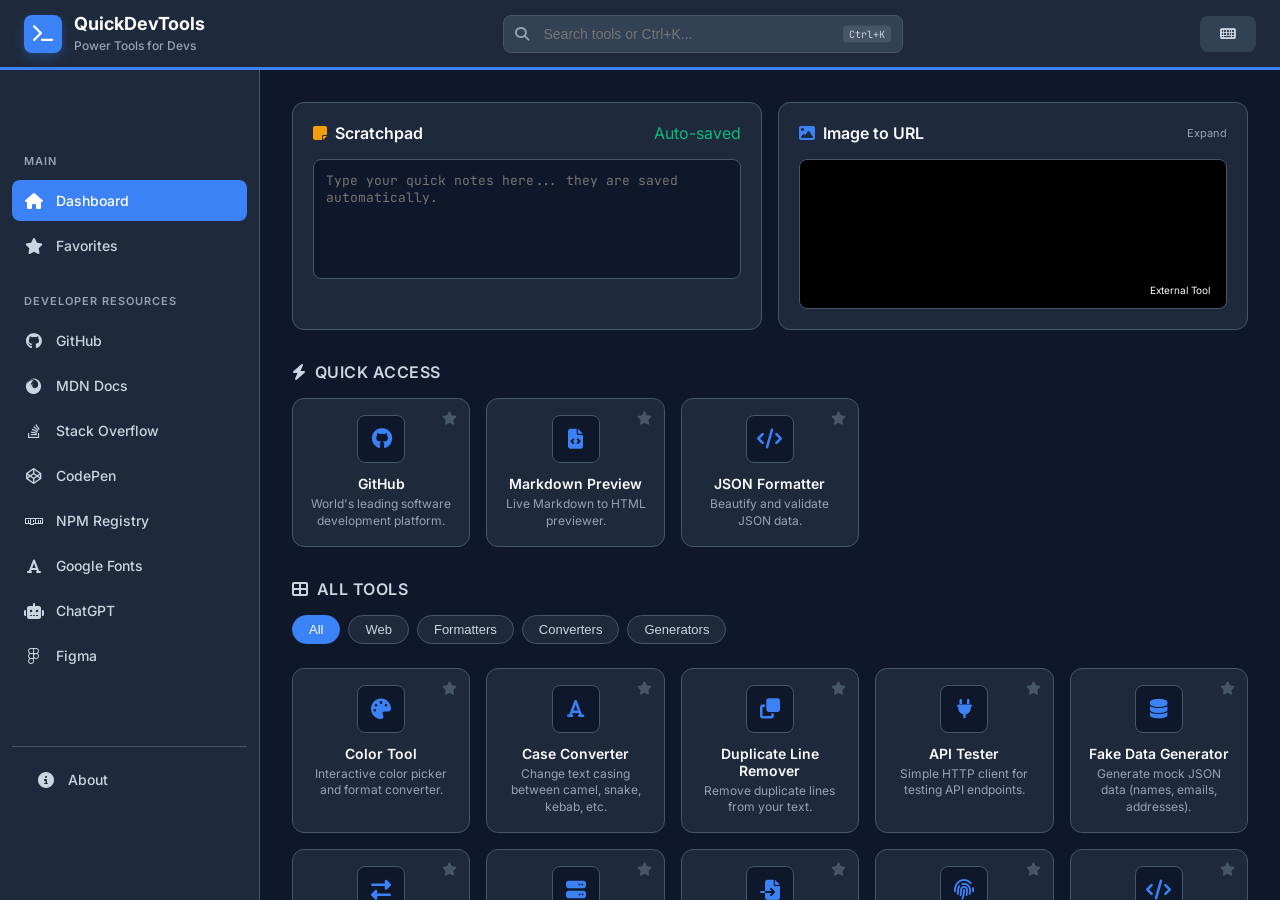
==== commit da14e126: "Add new tools and responsive sidebar UI Introduce five new tools (Fake Data Generator, HTTP Status, " ====
--- a/index.html
+++ b/index.html
@@ -5,12 +5,14 @@
     <meta charset="UTF-8">
     <meta name="viewport" content="width=device-width, initial-scale=1.0">
     <!-- Removed maximum-scale=1.0, user-scalable=no for better accessibility -->
-    
+
     <!-- Primary Meta Tags -->
     <title>QuickDevTools v2 - Free Online Developer Tools Suite</title>
     <meta name="title" content="QuickDevTools v2 - Free Online Developer Tools Suite">
-    <meta name="description" content="A comprehensive suite of free online developer tools. Includes JSON formatters, Base64 encoders, converters, and web utilities. Fast, offline-ready PWA.">
-    <meta name="keywords" content="developer tools, web tools, json formatter, base64 encoder, PWA, online converters, devtools">
+    <meta name="description"
+        content="A comprehensive suite of free online developer tools. Includes JSON formatters, Base64 encoders, converters, and web utilities. Fast, offline-ready PWA.">
+    <meta name="keywords"
+        content="developer tools, web tools, json formatter, base64 encoder, PWA, online converters, devtools">
     <meta name="author" content="QuickDevTools">
     <meta name="robots" content="index, follow">
     <link rel="canonical" href="https://qdt.pages.dev/">
@@ -20,12 +22,13 @@
     <meta name="apple-mobile-web-app-capable" content="yes">
     <meta name="apple-mobile-web-app-status-bar-style" content="black-translucent">
     <meta name="apple-mobile-web-app-title" content="QuickDevTools">
-    
+
     <!-- Open Graph / Facebook -->
     <meta property="og:type" content="website">
     <meta property="og:url" content="https://qdt.pages.dev/">
     <meta property="og:title" content="QuickDevTools v2 - Developer Power Tools">
-    <meta property="og:description" content="A comprehensive suite of free online developer tools. Formatters, Converters, Generators, and more.">
+    <meta property="og:description"
+        content="A comprehensive suite of free online developer tools. Formatters, Converters, Generators, and more.">
     <meta property="og:image" content="https://qdt.pages.dev/images/og-image.png">
 
     <!-- Twitter -->
@@ -59,16 +62,21 @@
     </script>
 
     <!-- PWA Manifest -->
-    <link rel="manifest" href="[data-uri]">
+    <link rel="manifest"
+        href="[data-uri]">
 
     <!-- External Resources -->
     <link rel="preconnect" href="https://cdnjs.cloudflare.com" crossorigin>
     <link rel="preconnect" href="https://fonts.googleapis.com">
     <link rel="preconnect" href="https://fonts.gstatic.com" crossorigin>
-    
-    <link rel="stylesheet" href="https://cdnjs.cloudflare.com/ajax/libs/font-awesome/6.4.0/css/all.min.css" integrity="sha512-iecdLmaskl7CVkqkXNQ/ZH/XLlvWZOJyj7Yy7tcenmpD1ypASozpmT/E0iPtmFIB46ZmdtAc9eNBvH0H/ZpiBw==" crossorigin="anonymous" referrerpolicy="no-referrer" />
-    
-    <link href="https://fonts.googleapis.com/css2?family=JetBrains+Mono:wght@400;500&family=Inter:wght@400;500;600;700&display=swap" rel="stylesheet">
+
+    <link rel="stylesheet" href="https://cdnjs.cloudflare.com/ajax/libs/font-awesome/6.4.0/css/all.min.css"
+        integrity="sha512-iecdLmaskl7CVkqkXNQ/ZH/XLlvWZOJyj7Yy7tcenmpD1ypASozpmT/E0iPtmFIB46ZmdtAc9eNBvH0H/ZpiBw=="
+        crossorigin="anonymous" referrerpolicy="no-referrer" />
+
+    <link
+        href="https://fonts.googleapis.com/css2?family=JetBrains+Mono:wght@400;500&family=Inter:wght@400;500;600;700&display=swap"
+        rel="stylesheet">
 
     <!-- Main CSS -->
     <link rel="stylesheet" href="css/app.css">
@@ -88,10 +96,15 @@
         </button>
     </div>
 
+    <!-- Sidebar Overlay -->
+    <div class="sidebar-overlay" id="sidebarOverlay"></div>
+
     <!-- Header -->
     <header class="app-header" role="banner">
         <div class="brand">
-            <div class="brand-icon" aria-hidden="true"><i class="fas fa-terminal"></i></div>
+            <button class="sidebar-toggle" id="sidebarToggle" aria-label="Toggle Navigation">
+                <i class="fas fa-terminal"></i>
+            </button>
             <div class="brand-text">
                 <h1 itemprop="name">QuickDevTools</h1>
                 <span itemprop="description">Power Tools for Devs</span>
@@ -101,12 +114,14 @@
         <div class="header-search">
             <label for="globalSearch" class="visually-hidden">Search Tools</label>
             <i class="fas fa-search search-icon" aria-hidden="true"></i>
-            <input type="search" class="search-input" id="globalSearch" placeholder="Search tools or Ctrl+K..." autocomplete="off">
+            <input type="search" class="search-input" id="globalSearch" placeholder="Search tools or Ctrl+K..."
+                autocomplete="off">
             <span class="cmd-hint" aria-hidden="true">Ctrl+K</span>
         </div>
 
         <div class="header-actions">
-            <button class="btn btn-secondary" id="btn-cmd-palette" title="Open Command Palette" aria-label="Open Command Palette">
+            <button class="btn btn-secondary" id="btn-cmd-palette" title="Open Command Palette"
+                aria-label="Open Command Palette">
                 <i class="fas fa-keyboard" aria-hidden="true"></i>
             </button>
         </div>
@@ -114,14 +129,16 @@
 
     <!-- Sidebar (Desktop) -->
     <aside class="sidebar" role="navigation" aria-label="Main Navigation">
-        <div class="side-nav-group">
+        <div class="side-nav-group"><br><br><br>
             <div class="side-nav-label" id="nav-main-label">Main</div>
             <nav role="tablist" aria-labelledby="nav-main-label">
-                <a href="#home" class="side-link active" role="tab" data-target="tab-home" aria-selected="true" aria-controls="tab-home">
+                <a href="#home" class="side-link active" role="tab" data-target="tab-home" aria-selected="true"
+                    aria-controls="tab-home">
                     <i class="fas fa-home" aria-hidden="true"></i>
                     <span>Dashboard</span>
                 </a>
-                <a href="#favorites" class="side-link" role="tab" data-target="tab-favorites" aria-selected="false" aria-controls="tab-favorites">
+                <a href="#favorites" class="side-link" role="tab" data-target="tab-favorites" aria-selected="false"
+                    aria-controls="tab-favorites">
                     <i class="fas fa-star" aria-hidden="true"></i>
                     <span>Favorites</span>
                 </a>
@@ -129,42 +146,60 @@
         </div>
 
         <div class="side-nav-group">
-            <div class="side-nav-label" id="nav-cat-label">Categories</div>
+            <div class="side-nav-label" id="nav-cat-label">Developer Resources</div>
             <nav aria-labelledby="nav-cat-label">
-                <button class="side-link cat-filter" data-filter="web">
-                    <i class="fas fa-globe" aria-hidden="true"></i>
-                    <span>Web Tools</span>
-                </button>
-                <button class="side-link cat-filter" data-filter="format">
-                    <i class="fas fa-indent" aria-hidden="true"></i>
-                    <span>Formatters</span>
-                </button>
-                <button class="side-link cat-filter" data-filter="convert">
-                    <i class="fas fa-exchange-alt" aria-hidden="true"></i>
-                    <span>Converters</span>
-                </button>
-                <button class="side-link cat-filter" data-filter="generator">
-                    <i class="fas fa-magic" aria-hidden="true"></i>
-                    <span>Generators</span>
-                </button>
+                <a href="https://github.com" target="_blank" class="side-link">
+                    <i class="fab fa-github" aria-hidden="true"></i>
+                    <span>GitHub</span>
+                </a>
+                <a href="https://developer.mozilla.org" target="_blank" class="side-link">
+                    <i class="fab fa-firefox" aria-hidden="true"></i>
+                    <span>MDN Docs</span>
+                </a>
+                <a href="https://stackoverflow.com" target="_blank" class="side-link">
+                    <i class="fab fa-stack-overflow" aria-hidden="true"></i>
+                    <span>Stack Overflow</span>
+                </a>
+                <a href="https://codepen.io" target="_blank" class="side-link">
+                    <i class="fab fa-codepen" aria-hidden="true"></i>
+                    <span>CodePen</span>
+                </a>
+                <a href="https://www.npmjs.com" target="_blank" class="side-link">
+                    <i class="fab fa-npm" aria-hidden="true"></i>
+                    <span>NPM Registry</span>
+                </a>
+                <a href="https://fonts.google.com" target="_blank" class="side-link">
+                    <i class="fas fa-font" aria-hidden="true"></i>
+                    <span>Google Fonts</span>
+                </a>
+                <a href="https://chat.openai.com" target="_blank" class="side-link">
+                    <i class="fas fa-robot" aria-hidden="true"></i>
+                    <span>ChatGPT</span>
+                </a>
+                <a href="https://www.figma.com" target="_blank" class="side-link">
+                    <i class="fab fa-figma" aria-hidden="true"></i>
+                    <span>Figma</span>
+                </a>
             </nav>
         </div>
 
-        <div class="sidebar-footer">
-            <button class="side-link" id="side-about">
-                <i class="fas fa-info-circle" aria-hidden="true"></i>
+        <div style="margin-top: auto; padding: 12px; border-top: 1px solid var(--border-color);">
+            <a href="#" class="side-link" id="side-about">
+                <i class="fas fa-info-circle"></i>
                 <span>About</span>
-            </button>
-        </div>
+            </a>
+        </div><br><br><br>
     </aside>
 
     <!-- Command Palette Overlay -->
-    <div class="cmd-overlay" id="cmdOverlay" role="dialog" aria-modal="true" aria-label="Search and Command Palette" hidden>
+    <div class="cmd-overlay" id="cmdOverlay" role="dialog" aria-modal="true" aria-label="Search and Command Palette"
+        hidden>
         <div class="cmd-palette">
             <div class="cmd-header">
                 <i class="fas fa-search" style="color: var(--text-muted)" aria-hidden="true"></i>
                 <label for="cmdInput" class="visually-hidden">Search Command</label>
-                <input type="text" class="cmd-input" id="cmdInput" placeholder="What do you want to do?" aria-autocomplete="list">
+                <input type="text" class="cmd-input" id="cmdInput" placeholder="What do you want to do?"
+                    aria-autocomplete="list">
                 <span class="cmd-item-key">ESC to close</span>
             </div>
             <div class="cmd-results" id="cmdResults" role="listbox">
@@ -178,10 +213,10 @@
 
         <!-- HOME TAB -->
         <section id="tab-home" class="tab-content" role="tabpanel" aria-labelledby="link-home">
-            
+
             <!-- Dashboard Widgets -->
             <div class="dashboard-grid">
-                
+
                 <!-- Widget 1: Scratchpad -->
                 <article class="widget">
                     <div class="widget-header">
@@ -192,7 +227,8 @@
                         <span class="widget-status" style="color: var(--success);">Auto-saved</span>
                     </div>
                     <label for="notes-area" class="visually-hidden">Quick Notes</label>
-                    <textarea id="notes-area" placeholder="Type your quick notes here... they are saved automatically."></textarea>
+                    <textarea id="notes-area"
+                        placeholder="Type your quick notes here... they are saved automatically."></textarea>
                 </article>
 
                 <!-- Widget 2: Quick Embed -->
@@ -202,17 +238,15 @@
                             <i class="fas fa-image" style="color: var(--accent-primary)" aria-hidden="true"></i>
                             Image to URL
                         </div>
-                        <a href="https://image2url-image2url.hf.space" target="_blank" rel="noopener noreferrer" class="widget-expand-link" aria-label="Open Image to URL tool in new tab">
+                        <a href="https://image2url-image2url.hf.space" target="_blank" rel="noopener noreferrer"
+                            class="widget-expand-link" aria-label="Open Image to URL tool in new tab">
                             Expand
                         </a>
                     </div>
                     <div class="iframe-container">
                         <!-- Added title and loading="lazy" for SEO/Performance -->
-                        <iframe 
-                            src="https://image2url-image2url.hf.space" 
-                            title="Image to URL Converter Tool" 
-                            loading="lazy"
-                            sandbox="allow-scripts allow-same-origin">
+                        <iframe src="https://image2url-image2url.hf.space" title="Image to URL Converter Tool"
+                            loading="lazy" sandbox="allow-scripts allow-same-origin">
                         </iframe>
                         <div class="iframe-label">External Tool</div>
                     </div>
@@ -240,7 +274,8 @@
                     <button class="cat-chip" data-filter="web" role="tab" aria-selected="false">Web</button>
                     <button class="cat-chip" data-filter="format" role="tab" aria-selected="false">Formatters</button>
                     <button class="cat-chip" data-filter="convert" role="tab" aria-selected="false">Converters</button>
-                    <button class="cat-chip" data-filter="generator" role="tab" aria-selected="false">Generators</button>
+                    <button class="cat-chip" data-filter="generator" role="tab"
+                        aria-selected="false">Generators</button>
                 </div>
 
                 <div class="grid-container" id="tools-grid" role="list">
@@ -283,7 +318,8 @@
         <div class="modal">
             <div class="modal-header">
                 <h3 class="modal-title" id="modalTitle">Tool Name</h3>
-                <button class="modal-close" id="modalClose" aria-label="Close Modal"><i class="fas fa-times" aria-hidden="true"></i></button>
+                <button class="modal-close" id="modalClose" aria-label="Close Modal"><i class="fas fa-times"
+                        aria-hidden="true"></i></button>
             </div>
             <div class="modal-body" id="modalBody">
                 <!-- Dynamic Content -->
@@ -298,4 +334,5 @@
     <div class="toast" id="toast" role="status" aria-live="polite">Action Successful</div>
 
 </body>
-</html>
+
+</html>
--- a/css/app.css
+++ b/css/app.css
@@ -203,17 +203,110 @@
     grid-area: sidebar;
     background-color: var(--bg-card);
     border-right: 1px solid var(--border-color);
-    overflow-y: auto;
-    display: none;
+    overflow-y: overlay; /* Better for overlay scrollbars if supported */
+    display: flex; /* Always flex now, but position changes */
     flex-direction: column;
     padding: 24px 12px;
     z-index: var(--z-sidebar);
+    transition: transform 0.3s cubic-bezier(0.4, 0, 0.2, 1);
+}
+
+/* Custom Sidebar Scrollbar */
+.sidebar::-webkit-scrollbar {
+    width: 4px;
+}
+
+.sidebar::-webkit-scrollbar-track {
+    background: transparent;
+}
+
+.sidebar::-webkit-scrollbar-thumb {
+    background: var(--border-color);
+    border-radius: 10px;
+}
+
+.sidebar::-webkit-scrollbar-thumb:hover {
+    background: var(--accent-primary);
+}
+
+/* Mobile Sidebar Drawer */
+@media (max-width: 1023px) {
+    .sidebar {
+        position: fixed;
+        left: 0;
+        top: 0;
+        bottom: 0;
+        width: 280px;
+        transform: translateX(-100%);
+    }
+    
+    .sidebar.open {
+        transform: translateX(0);
+        box-shadow: 10px 0 30px rgba(0, 0, 0, 0.5);
+    }
 }
 
 @media (min-width: 1024px) {
     .sidebar {
         display: flex;
     }
+}
+
+/* Sidebar Toggle / Brand Logo Button */
+.sidebar-toggle {
+    display: flex;
+    align-items: center;
+    justify-content: center;
+    width: 38px;
+    height: 38px;
+    background: var(--accent-primary);
+    border: none;
+    border-radius: var(--radius-md);
+    color: white;
+    cursor: pointer;
+    font-size: 18px;
+    transition: all 0.3s cubic-bezier(0.68, -0.55, 0.265, 1.55);
+    box-shadow: 0 4px 12px rgba(59, 130, 246, 0.3);
+}
+
+.sidebar-toggle:hover {
+    transform: scale(1.1) rotate(15deg);
+    background-color: white;
+    color: var(--accent-primary);
+}
+
+.sidebar-toggle:active {
+    transform: scale(0.9);
+}
+
+/* Sidebar Footer Link */
+#side-about {
+    transition: all 0.3s ease;
+}
+
+#side-about:hover {
+    background: var(--bg-input);
+    transform: translateX(5px);
+}
+
+/* Sidebar Overlay */
+.sidebar-overlay {
+    position: fixed;
+    top: 0;
+    left: 0;
+    right: 0;
+    bottom: 0;
+    background: rgba(0, 0, 0, 0.6);
+    backdrop-filter: blur(4px);
+    z-index: 85; 
+    opacity: 0;
+    visibility: hidden;
+    transition: all 0.3s ease;
+}
+
+.sidebar-overlay.open {
+    opacity: 1;
+    visibility: visible;
 }
 
 .side-nav-group {
@@ -378,6 +471,35 @@
     font-family: var(--font-code);
 }
 
+/* Accessibility Utility: Visually Hidden but Readable by Screen Readers */
+.visually-hidden {
+    position: absolute;
+    width: 1px;
+    height: 1px;
+    padding: 0;
+    margin: -1px;
+    overflow: hidden;
+    clip: rect(0, 0, 0, 0);
+    white-space: nowrap;
+    border: 0;
+}
+
+/* Widget Link Fix (moved from inline styles) */
+.widget-expand-link {
+    font-size: 11px;
+    color: var(--text-muted);
+    text-decoration: none;
+}
+
+/* PWA Close Button Fix (moved from inline styles) */
+.pwa-close-btn {
+    background: none;
+    border: none;
+    color: white;
+    margin-left: 10px;
+    cursor: pointer;
+}
+
 /* --- SECTIONS & GRIDS --- */
 .section-title {
     font-size: 16px;
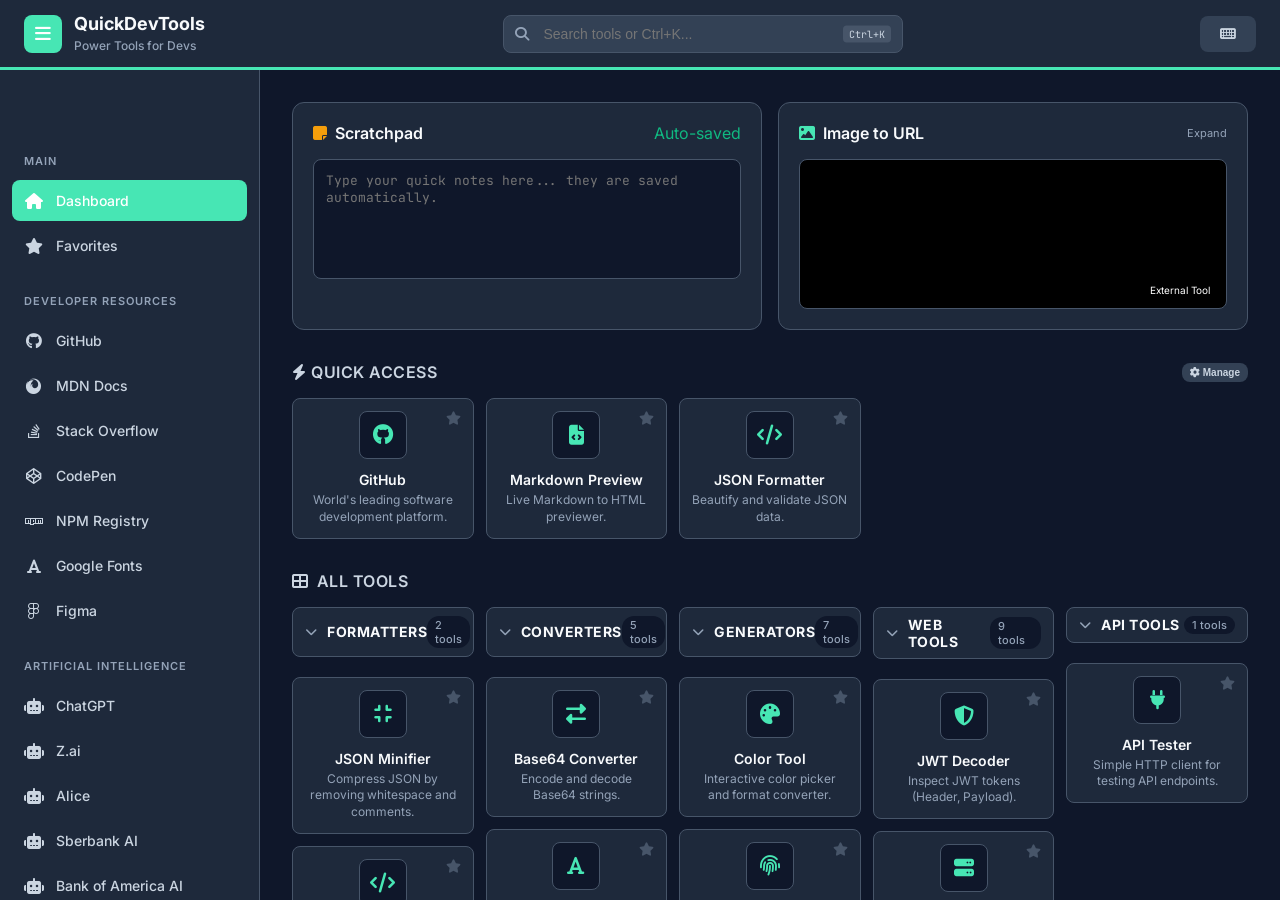
==== commit ab190cff: "Categorize tools and add quick-access shortcuts Group tools by category and introduce a quick-access" ====
--- a/index.html
+++ b/index.html
@@ -103,7 +103,7 @@
     <header class="app-header" role="banner">
         <div class="brand">
             <button class="sidebar-toggle" id="sidebarToggle" aria-label="Toggle Navigation">
-                <i class="fas fa-terminal"></i>
+                <i class="fas fa-bars"></i>
             </button>
             <div class="brand-text">
                 <h1 itemprop="name">QuickDevTools</h1>
@@ -172,13 +172,34 @@
                     <i class="fas fa-font" aria-hidden="true"></i>
                     <span>Google Fonts</span>
                 </a>
-                <a href="https://chat.openai.com" target="_blank" class="side-link">
-                    <i class="fas fa-robot" aria-hidden="true"></i>
-                    <span>ChatGPT</span>
-                </a>
                 <a href="https://www.figma.com" target="_blank" class="side-link">
                     <i class="fab fa-figma" aria-hidden="true"></i>
                     <span>Figma</span>
+                </a>
+            </nav>
+        </div>
+        <div class="side-nav-group">
+            <div class="side-nav-label" id="nav-main-label">Artificial Intelligence</div>
+            <nav role="tablist" aria-labelledby="nav-main-label">
+                <a href="https://chat.openai.com" target="_blank" class="side-link">
+                    <i class="fas fa-robot" aria-hidden="true"></i>
+                    <span>ChatGPT</span>
+                </a>
+                <a href="https://chat.z.ai" target="_blank" class="side-link">
+                    <i class="fas fa-robot" aria-hidden="true"></i>
+                    <span>Z.ai</span>
+                </a>
+                <a href="https://alice.yandex.ru/" target="_blank" class="side-link">
+                    <i class="fas fa-robot" aria-hidden="true"></i>
+                    <span>Alice</span>
+                </a>
+                <a href="https://www.sberbank.ru/ru/ib/ai/assistant" target="_blank" class="side-link">
+                    <i class="fas fa-robot" aria-hidden="true"></i>
+                    <span>Sberbank AI</span>
+                </a>
+                <a href="https://www.bankofamerica.com/ai/assistant" target="_blank" class="side-link">
+                    <i class="fas fa-robot" aria-hidden="true"></i>
+                    <span>Bank of America AI</span>
                 </a>
             </nav>
         </div>
@@ -256,7 +277,12 @@
             <!-- Quick Access -->
             <section aria-labelledby="quick-access-heading">
                 <div class="section-title" id="quick-access-heading">
-                    <i class="fas fa-bolt" aria-hidden="true"></i> Quick Access
+                    <div style="display: flex; align-items: center; justify-content: space-between; width: 100%;">
+                        <span><i class="fas fa-bolt" aria-hidden="true"></i> Quick Access</span>
+                        <button class="btn btn-secondary btn-sm" id="manage-shortcuts-btn" style="font-size: 10px; padding: 4px 8px;">
+                            <i class="fas fa-cog"></i> Manage
+                        </button>
+                    </div>
                 </div>
                 <div class="grid-container" id="quick-access-grid" role="list">
                     <!-- Populated via JS -->
@@ -269,14 +295,7 @@
                     <i class="fas fa-th-large" aria-hidden="true"></i> All Tools
                 </div>
 
-                <div class="category-scroll" id="home-categories" role="tablist" aria-label="Filter Tools by Category">
-                    <button class="cat-chip active" data-filter="all" role="tab" aria-selected="true">All</button>
-                    <button class="cat-chip" data-filter="web" role="tab" aria-selected="false">Web</button>
-                    <button class="cat-chip" data-filter="format" role="tab" aria-selected="false">Formatters</button>
-                    <button class="cat-chip" data-filter="convert" role="tab" aria-selected="false">Converters</button>
-                    <button class="cat-chip" data-filter="generator" role="tab"
-                        aria-selected="false">Generators</button>
-                </div>
+
 
                 <div class="grid-container" id="tools-grid" role="list">
                     <!-- Populated via JS -->
--- a/css/app.css
+++ b/css/app.css
@@ -21,9 +21,9 @@
     /* Muted Gray */
 
     /* Accent Colors (Solid) */
-    --accent-primary: #3b82f6;
+    --accent-primary: #47e6b4;
     /* Solid Blue */
-    --accent-hover: #2563eb;
+    --accent-hover: #baa52d;
     /* Darker Blue */
     --success: #10b981;
     /* Solid Green */
@@ -203,8 +203,10 @@
     grid-area: sidebar;
     background-color: var(--bg-card);
     border-right: 1px solid var(--border-color);
-    overflow-y: overlay; /* Better for overlay scrollbars if supported */
-    display: flex; /* Always flex now, but position changes */
+    overflow-y: overlay;
+    /* Better for overlay scrollbars if supported */
+    display: flex;
+    /* Always flex now, but position changes */
     flex-direction: column;
     padding: 24px 12px;
     z-index: var(--z-sidebar);
@@ -239,7 +241,7 @@
         width: 280px;
         transform: translateX(-100%);
     }
-    
+
     .sidebar.open {
         transform: translateX(0);
         box-shadow: 10px 0 30px rgba(0, 0, 0, 0.5);
@@ -266,7 +268,6 @@
     cursor: pointer;
     font-size: 18px;
     transition: all 0.3s cubic-bezier(0.68, -0.55, 0.265, 1.55);
-    box-shadow: 0 4px 12px rgba(59, 130, 246, 0.3);
 }
 
 .sidebar-toggle:hover {
@@ -298,7 +299,7 @@
     bottom: 0;
     background: rgba(0, 0, 0, 0.6);
     backdrop-filter: blur(4px);
-    z-index: 85; 
+    z-index: 85;
     opacity: 0;
     visibility: hidden;
     transition: all 0.3s ease;
@@ -515,17 +516,89 @@
 
 .grid-container {
     display: grid;
-    grid-template-columns: repeat(auto-fill, minmax(160px, 1fr));
-    gap: 16px;
+    grid-template-columns: repeat(auto-fill, minmax(150px, 1fr)); /* More compact */
+    gap: 12px;
     margin-bottom: 32px;
+    transition: all 0.3s ease;
+}
+
+/* --- CATEGORY SECTIONS --- */
+.category-section {
+    margin-bottom: 24px;
+    transition: all 0.3s ease;
+}
+
+.category-header {
+    display: flex;
+    align-items: center; /* Better alignment */
+    justify-content: space-between;
+    margin-bottom: 8px;
+    padding: 8px 12px;
+    background: var(--bg-card);
+    border: 1px solid var(--border-color);
+    border-radius: var(--radius-md);
+    cursor: pointer;
+    user-select: none;
+    transition: all 0.2s;
+}
+
+.category-header:hover {
+    background: var(--bg-input);
+    border-color: var(--accent-primary);
+}
+
+.category-title-group {
+    display: flex;
+    align-items: center;
+    gap: 10px;
+}
+
+.category-title {
+    font-size: 14px; /* Smaller, more professional */
+    font-weight: 700;
+    color: var(--text-primary);
+    text-transform: uppercase;
+    letter-spacing: 0.5px;
+}
+
+.category-header .chevron {
+    font-size: 12px;
+    color: var(--text-muted);
+    transition: transform 0.3s cubic-bezier(0.4, 0, 0.2, 1);
+}
+
+.category-section.collapsed .chevron {
+    transform: rotate(-90deg);
+}
+
+.category-section.collapsed .category-grid {
+    display: none;
+}
+
+.category-section.collapsed {
+    margin-bottom: 8px;
+}
+
+.category-count {
+    font-size: 11px;
+    color: var(--text-muted);
+    font-weight: 500;
+    background: var(--bg-body);
+    padding: 2px 8px;
+    border-radius: 12px;
+}
+
+.category-grid {
+    margin-bottom: 0px !important;
+    padding-top: 12px;
 }
 
 /* --- CARDS --- */
 .card {
     background-color: var(--bg-card);
     border: 1px solid var(--border-color);
-    border-radius: var(--radius-lg);
-    padding: 16px;
+    border-radius: var(--radius-md); /* More compact radius */
+    padding: 12px; /* Reduced from 16px */
     cursor: pointer;
     transition: all 0.3s cubic-bezier(0.4, 0, 0.2, 1);
     position: relative;
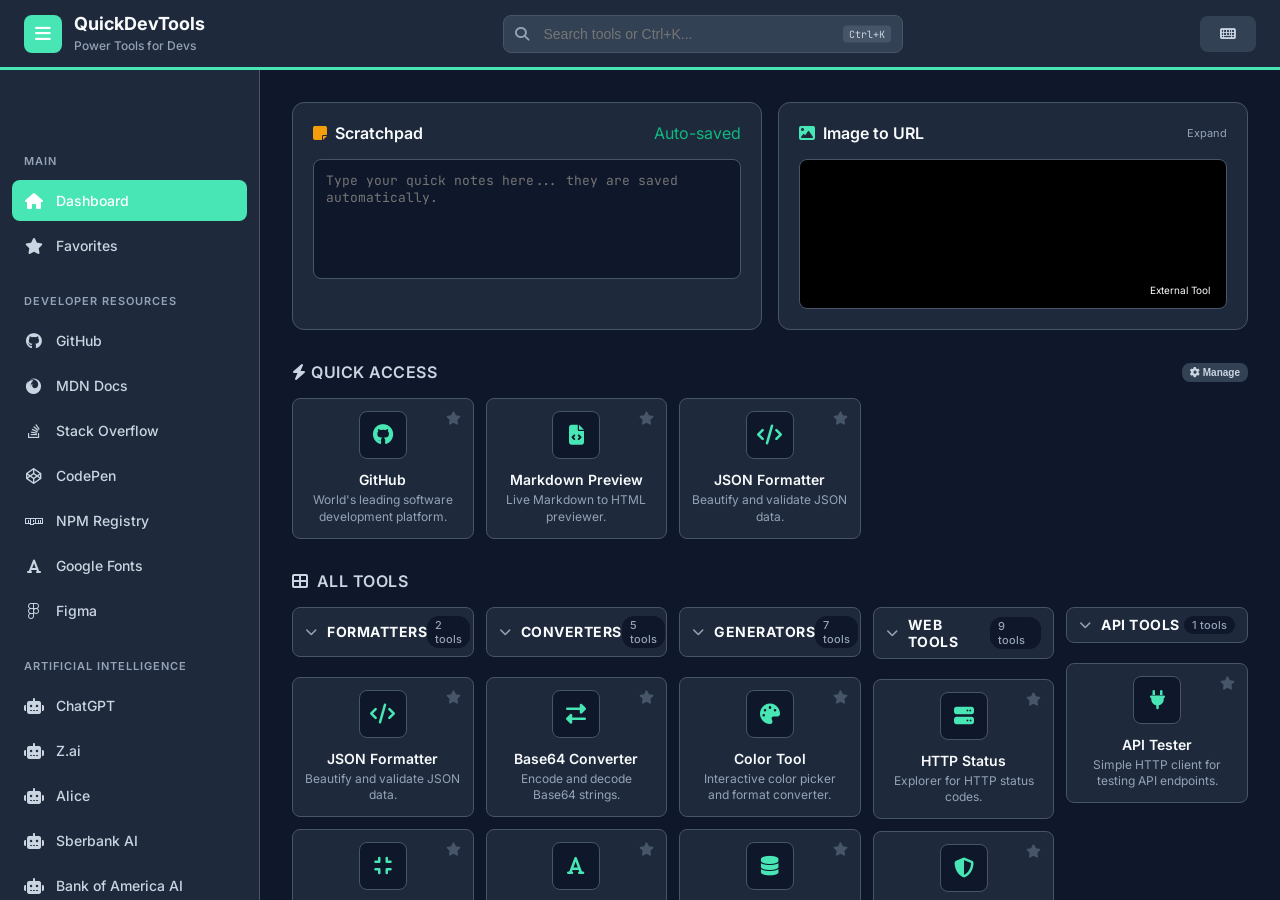
==== commit 55b2bc7a: "upd kucui" ====
--- a/index.html
+++ b/index.html
@@ -10,7 +10,7 @@
     <title>QuickDevTools v2 - Free Online Developer Tools Suite</title>
     <meta name="title" content="QuickDevTools v2 - Free Online Developer Tools Suite">
     <meta name="description"
-        content="A comprehensive suite of free online developer tools. Includes JSON formatters, Base64 encoders, converters, and web utilities. Fast, offline-ready PWA.">
+        content="A comprehensive suite of free online developer tools. Includes JSON formatters, Base64 encoders, converters, and web utilities. Fast, open-source, offline-ready PWA.">
     <meta name="keywords"
         content="developer tools, web tools, json formatter, base64 encoder, PWA, online converters, devtools">
     <meta name="author" content="QuickDevTools">
